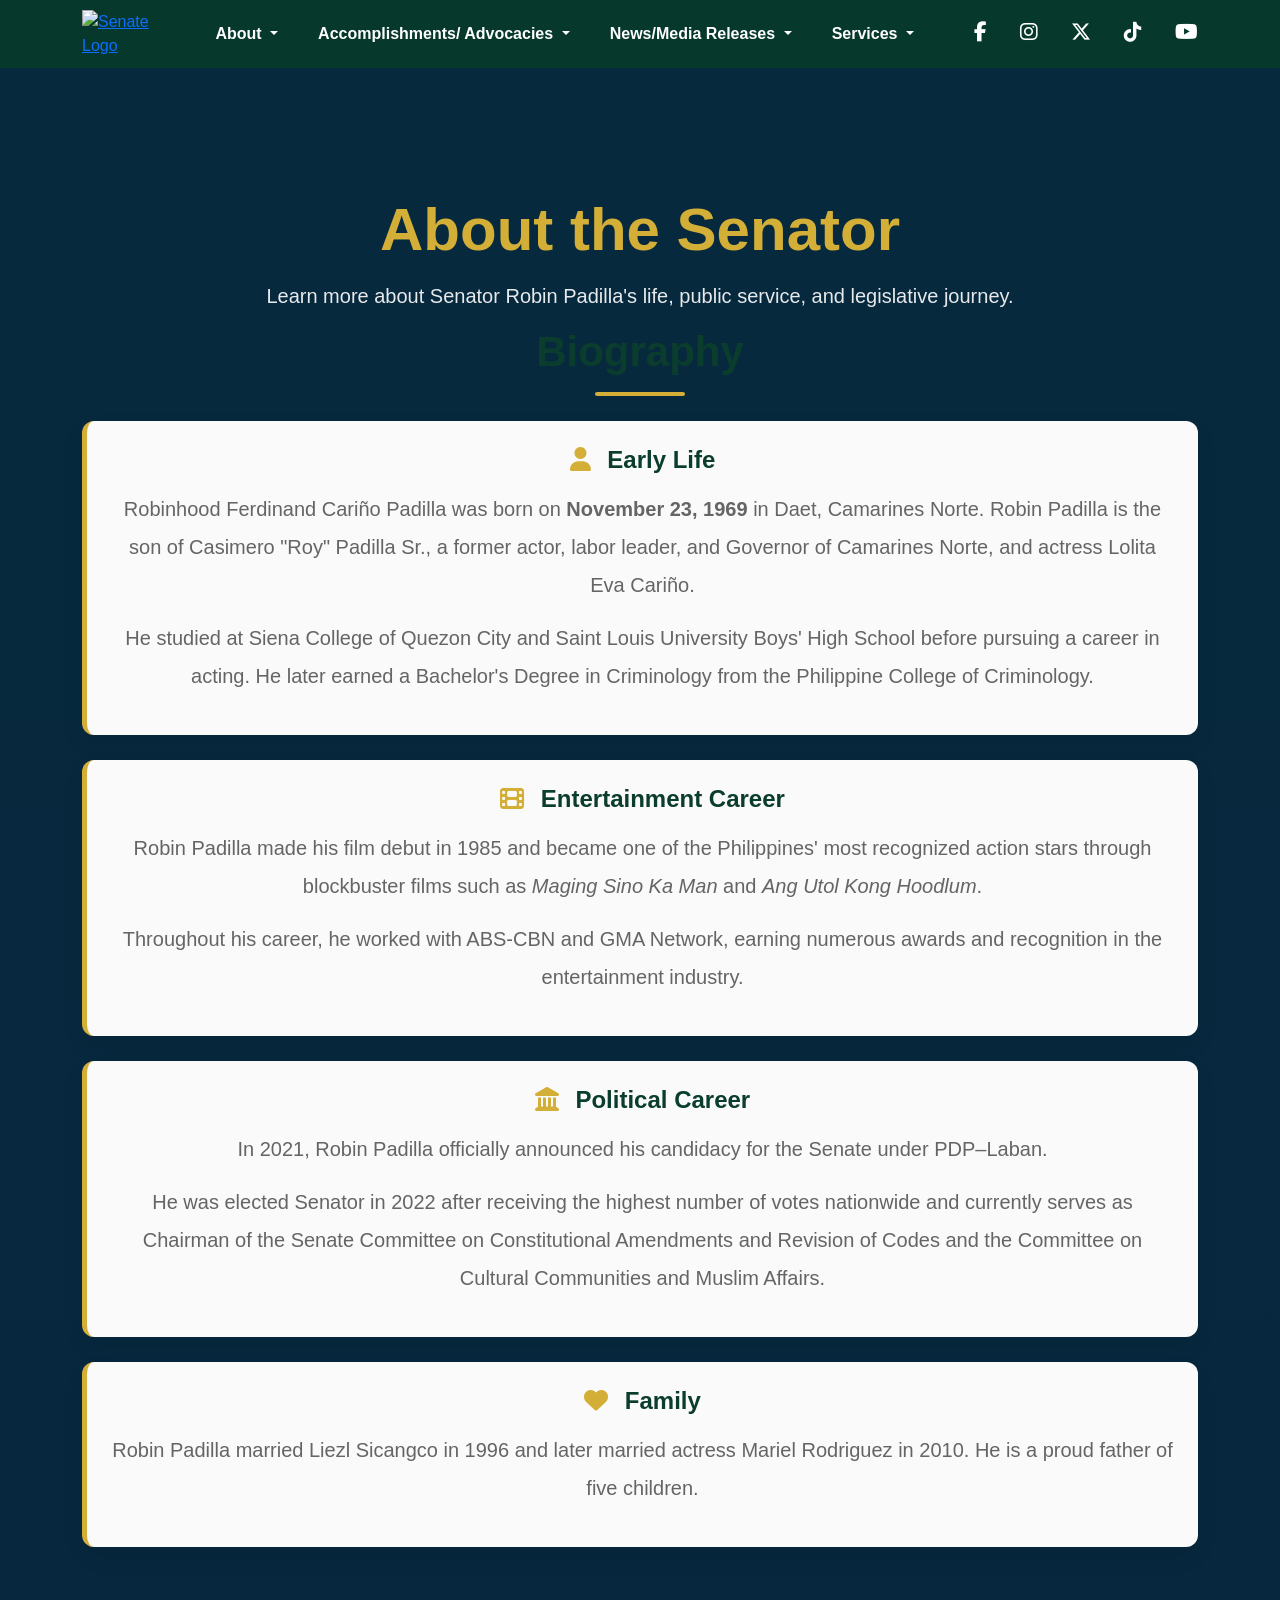
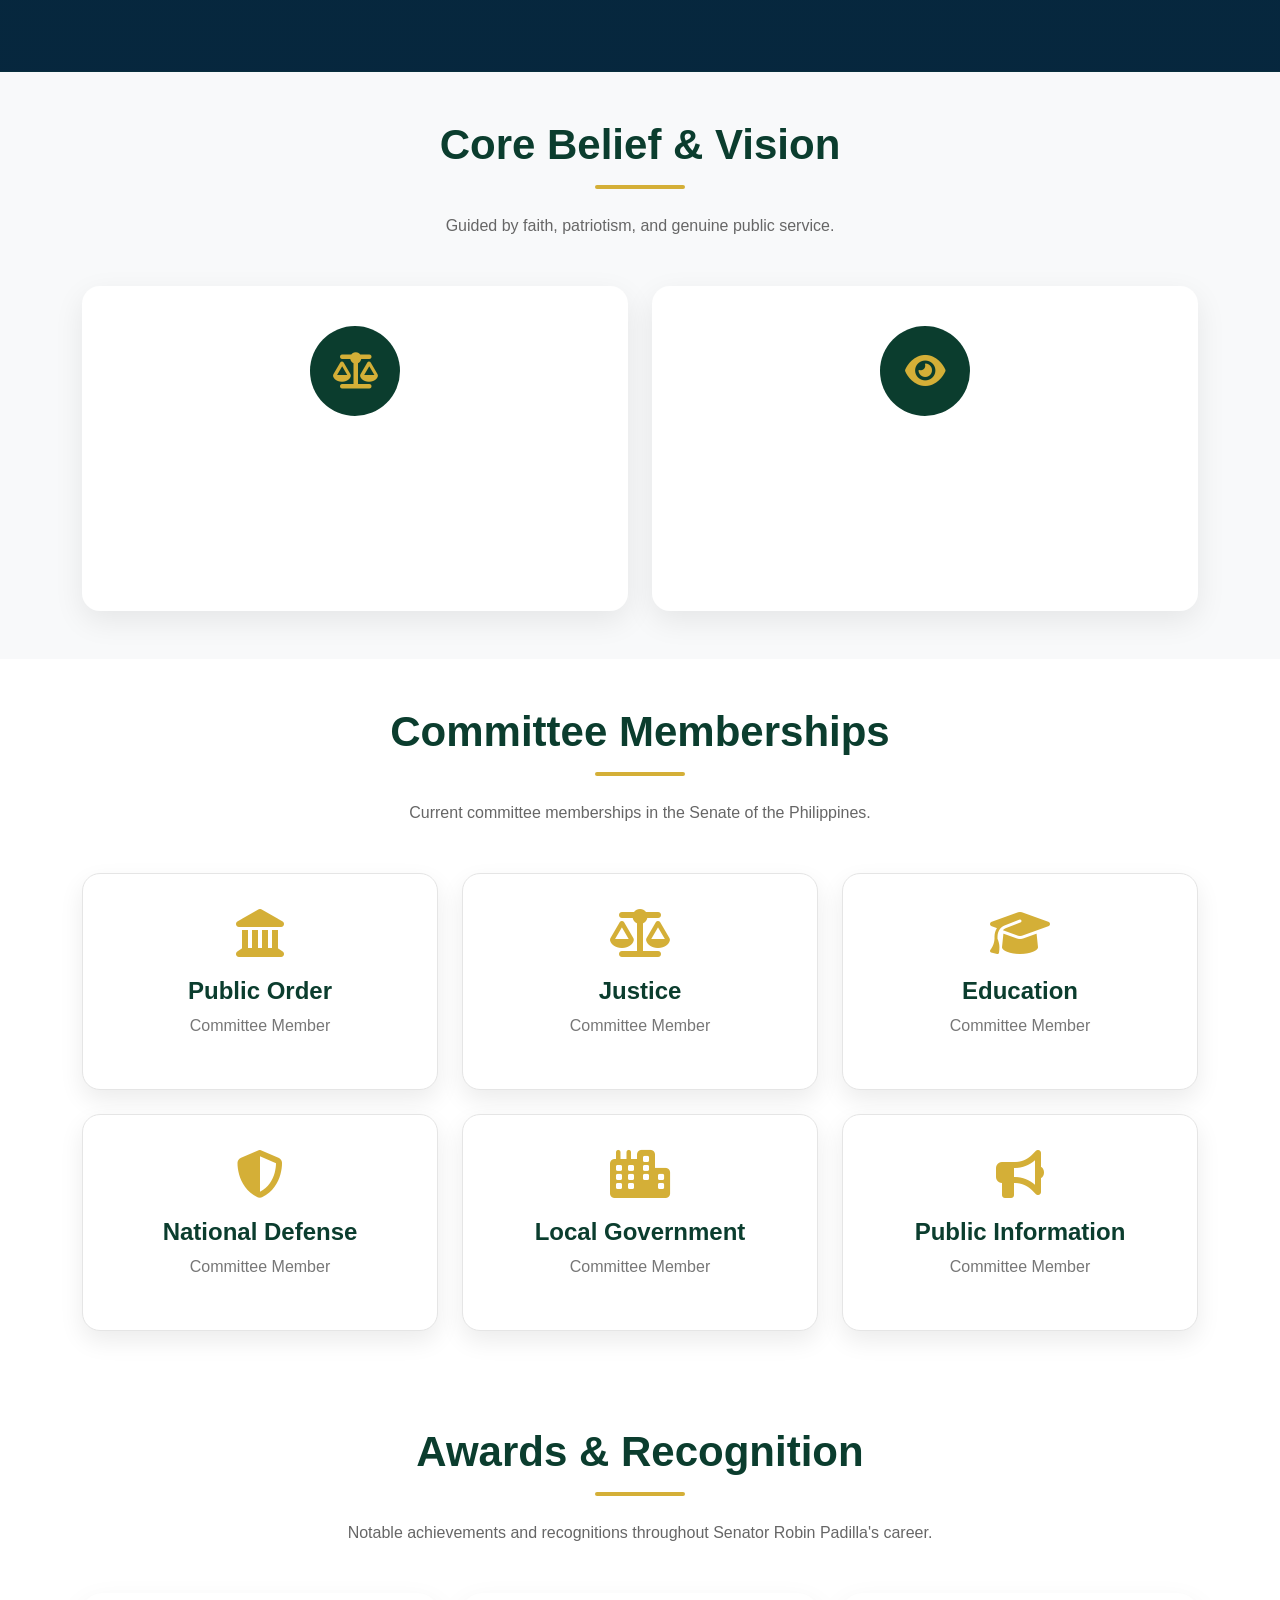
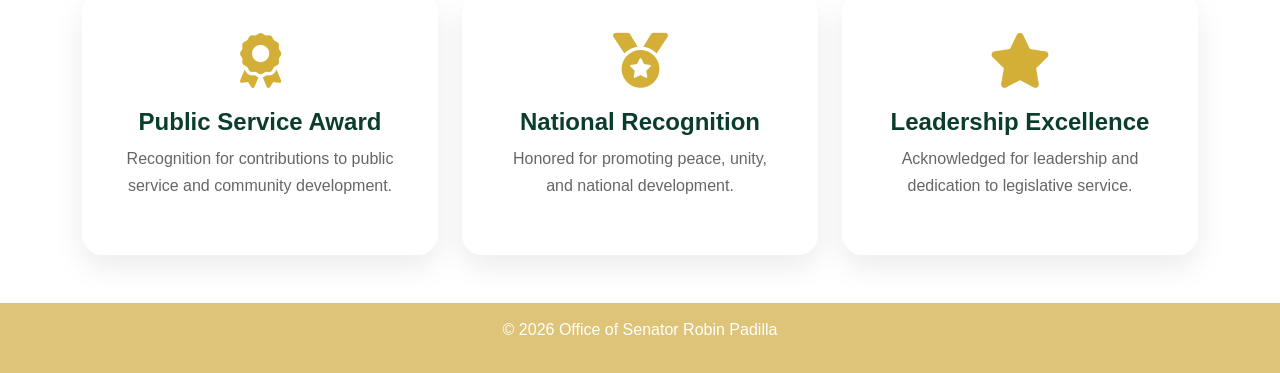
==== about.html @ 2e6483b9 "Add files via upload" ====
<!DOCTYPE html>
<html lang="en">
<head>

<meta charset="UTF-8">
<meta name="viewport" content="width=device-width, initial-scale=1.0">

<title>Office of Senator Robin Padilla</title>

<link href="https://cdn.jsdelivr.net/npm/bootstrap@5.3.3/dist/css/bootstrap.min.css" rel="stylesheet">

<link rel="stylesheet" href="https://cdnjs.cloudflare.com/ajax/libs/font-awesome/6.6.0/css/all.min.css">

<link href="https://fonts.googleapis.com/css2?family=League+Spartan:wght@400;500;600;700;800&display=swap" rel="stylesheet">

<link rel="stylesheet" href="https://cdn.jsdelivr.net/npm/swiper@11/swiper-bundle.min.css">

<link rel="stylesheet" href="https://unpkg.com/aos@2.3.4/dist/aos.css">

<link rel="stylesheet" href="style.css">

</head>
<script src="https://cdn.jsdelivr.net/npm/bootstrap@5.3.3/dist/js/bootstrap.bundle.min.js"></script>

<script src="https://unpkg.com/aos@2.3.4/dist/aos.js"></script>

<script src="https://cdn.jsdelivr.net/npm/swiper@11/swiper-bundle.min.js"></script>

<script>


</script>

<body>

AOS.init({
    duration:1000,
    once:true
});

<script src="https://cdn.jsdelivr.net/npm/swiper@11/swiper-bundle.min.js"></script>

<script>
const swiper = new Swiper(".videoSwiper", {
    loop: true,
    speed: 800,

    pagination: {
        el: ".video-pagination",
        clickable: true,
    },

    autoplay: { 
        delay: 5000,
        disableOnInteraction: false,
    },
});
</script>
    
<!-- ================= NAVBAR ================= -->

<nav class="navbar navbar-expand-lg navbar-dark fixed-top">

<div class="container">
<!-- Logo sa kanan -->
<a href="index.html" title="Home">
    <img src="images/senate-logo.png" alt="Senate Logo" class="right-logo">
</a>
<a class="navbar-brand" href="index.html">
</a>

<button class="navbar-toggler"
        data-bs-toggle="collapse"
        data-bs-target="#menu">

<span class="navbar-toggler-icon"></span>
<span class="news-badge">
    SENATE OF THE PHILIPPINES
</span>

</button>

<div class="collapse navbar-collapse" id="menu">

<ul class="navbar-nav ms-auto custom-menu">

    <li class="nav-item dropdown">
        <a class="nav-link dropdown-toggle menu-btn"
           href="#"
           role="button"
           data-bs-toggle="dropdown">
            About
        </a>

       <ul class="dropdown-menu custom-dropdown">

    <li>
        <a class="dropdown-item" href="about.html#srp">SRP: Sino si Robin Padilla?</a>
        
        </a>
    </li>

    <li>
       <a class="dropdown-item" href="about.html#biography">Biography</a>
    
    </li>

    <li>
        <a class="dropdown-item" href="about.html#vision">Core Belief & Vision</a>
        </a>
    </li>

    <li>
        <a class="dropdown-item" href="about.html#committee">Committee Memberships</a>
        </a>
    </li>

    <li>
        <a class="dropdown-item" href="about.html#awards">Awards</a>
        </a>
    </li>

    <li>
        <a class="dropdown-item" href="about.html#timeline">Career Timeline</a>
        </a>
    </li>

</ul>
    </li>

   <li class="nav-item dropdown">
    <a class="nav-link dropdown-toggle menu-btn"
       href="#"
       role="button"
       data-bs-toggle="dropdown"
       aria-expanded="false">
        Accomplishments/
        Advocacies
    </a>

<ul class="dropdown-menu">

<li>
<a class="dropdown-item" href="accomplishments.html#authored">Authored Bills</a>
</a>
</li>

<li>
<a class="dropdown-item" href="accomplishments.html#coauthored">Co-Authored Bills</a>
</a>
</li>

<li>
<a class="dropdown-item" href="accomplishments.html#laws">Bills Passed into Law</a>
</li>

<li>
<a class="dropdown-item" href="accomplishments.html#reports">Committee Reports</a>
</li>

<li>
<a class="dropdown-item" href="accomplishments.html#advocacies">Sectoral Advocacies</a>
</li>

</ul>
</li>

   <li class="nav-item dropdown">
    <a class="nav-link dropdown-toggle menu-btn"
       href="#"
       role="button"
       data-bs-toggle="dropdown"
       aria-expanded="false">
        News/Media Releases
    </a>

    <ul class="dropdown-menu">

        <li>
          <a class="dropdown-item" href="news.html#news">News</a>
        </li>

        <li>
          <a class="dropdown-item" href="news.html#press">Media Releases</a>
        </li>

        <li>
         <a class="dropdown-item" href="news.html#speeches">Speeches</a>
        </li>

        <li>
         <a class="dropdown-item" href="news.html#videos">Videos</a>
        </li>

        <li>
          <a class="dropdown-item" href="news.html#gallery">Photo Gallery</a>
        </li>

    </ul>
</li>

    <li class="nav-item dropdown">
        <a class="nav-link dropdown-toggle menu-btn"
           href="#"
           role="button"
           data-bs-toggle="dropdown">
            Services
        </a>

        <ul class="dropdown-menu">
            
             <li><a class="dropdown-item" href="services.html#medical">Medical Assistance</a></li>
            <li><a class="dropdown-item" href="services.html#education">Educational Assistance</a></li>
            <li><a class="dropdown-item" href="services.html#faq">Frequently Asked Questions</a></li>
            <li><a class="dropdown-item" href="services.html#forms">Downloadable Forms</a>
            </li>
        </ul>
    </li>

</ul>


<div class="social">

<a href="https://www.facebook.com/OfficeOfSenatorRobinPadilla" target="_blank">
    <i class="fab fa-facebook-f"></i>
</a>

<a href="https://www.instagram.com/your_username/" target="_blank">
    <i class="fab fa-instagram"></i>
</a>
<a href="https://x.com/" target="_blank">
    <i class="fab fa-x-twitter"></i>
</a>
<a href="https://www.tiktok.com/@senatorrobinpadilla" target="_blank">
    <i class="fab fa-tiktok"></i>
</a>

<a href="https://www.youtube.com/@OfficialSenatorRobinPadilla" target="_blank">
    <i class="fab fa-youtube"></i>
</a>

</a>

</div>

</div>

</div>
    
</div>

</nav>

<section class="page-banner">

    <div class="container">

        <h1>About the Senator</h1>

        <p>
            Learn more about Senator Robin Padilla's life,
            public service, and legislative journey.
        </p>

    </div>





<div class="container">

 <h2 class="section-title">
            Biography
        </h2>


        <div class="bio-card">

            <h4>
                <i class="fas fa-user"></i>
                Early Life
            </h4>

            <p>
                Robinhood Ferdinand Cariño Padilla was born on
            <strong>November 23, 1969</strong> in Daet,
            Camarines Norte.
                Robin Padilla is the son of Casimero "Roy" Padilla Sr.,
                a former actor, labor leader, and Governor of Camarines Norte,
                and actress Lolita Eva Cariño.
            </p>

            <p>
                He studied at Siena College of Quezon City and Saint Louis
                University Boys' High School before pursuing a career in acting.
                He later earned a Bachelor's Degree in Criminology from the
                Philippine College of Criminology.
            </p>

        </div>

        <div class="bio-card">

            <h4>
                <i class="fas fa-film"></i>
                Entertainment Career
            </h4>

            <p>
                Robin Padilla made his film debut in 1985 and became one of the
                Philippines' most recognized action stars through blockbuster
                films such as <em>Maging Sino Ka Man</em> and
                <em>Ang Utol Kong Hoodlum</em>.
            </p>

            <p>
                Throughout his career, he worked with ABS-CBN and GMA Network,
                earning numerous awards and recognition in the entertainment
                industry.
            </p>

        </div>

        <div class="bio-card">

            <h4>
                <i class="fas fa-landmark"></i>
                Political Career
            </h4>

            <p>
                In 2021, Robin Padilla officially announced his candidacy for
                the Senate under PDP–Laban.
            </p>

            <p>
                He was elected Senator in 2022 after receiving the highest
                number of votes nationwide and currently serves as Chairman
                of the Senate Committee on Constitutional Amendments and
                Revision of Codes and the Committee on Cultural Communities
                and Muslim Affairs.
            </p>

        </div>

        <div class="bio-card">

            <h4>
                <i class="fas fa-heart"></i>
                Family
            </h4>

            <p>
                Robin Padilla married Liezl Sicangco in 1996 and later married
                actress Mariel Rodriguez in 2010. He is a proud father of
                five children.
            </p>

        </div>

    </div>

</div>

</div>

</section>
<!-- ================= CORE BELIEF ================= -->

<section id="vision" class="vision-section py-5">

<div class="container">

<div class="text-center mb-5">

<h2 class="section-title">
Core Belief & Vision
</h2>

<p class="section-subtitle">
Guided by faith, patriotism, and genuine public service.
</p>

</div>

<div class="row g-4">

<div class="col-md-6">

<div class="vision-card">

<div class="vision-icon">
<i class="fas fa-scale-balanced"></i>
</div>

<h3>Core Belief</h3>

<p>
To uphold justice, strengthen national unity, preserve Filipino culture,
and ensure that every Filipino has equal opportunities through effective legislation.
</p>

</div>

</div>

<div class="col-md-6">

<div class="vision-card">

<div class="vision-icon">
<i class="fas fa-eye"></i>
</div>

<h3>Vision</h3>

<p>
To build a peaceful, progressive, and inclusive Philippines where every citizen
can live with dignity, security, and hope for future generations.
</p>

</div>

</div>

</div>

</section>
<!-- ================= COMMITTEE MEMBERSHIPS ================= -->

<section id="committee" class="committee-section py-5">

<div class="container">

<div class="text-center mb-5">

<h2 class="section-title">
Committee Memberships
</h2>

<p class="section-subtitle">
Current committee memberships in the Senate of the Philippines.
</p>

</div>

<div class="row g-4">

<div class="col-md-4">
<div class="committee-card">
<i class="fas fa-landmark"></i>
<h4>Public Order</h4>
<p>Committee Member</p>
</div>
</div>

<div class="col-md-4">
<div class="committee-card">
<i class="fas fa-scale-balanced"></i>
<h4>Justice</h4>
<p>Committee Member</p>
</div>
</div>

<div class="col-md-4">
<div class="committee-card">
<i class="fas fa-graduation-cap"></i>
<h4>Education</h4>
<p>Committee Member</p>
</div>
</div>

<div class="col-md-4">
<div class="committee-card">
<i class="fas fa-shield-halved"></i>
<h4>National Defense</h4>
<p>Committee Member</p>
</div>
</div>

<div class="col-md-4">
<div class="committee-card">
<i class="fas fa-city"></i>
<h4>Local Government</h4>
<p>Committee Member</p>
</div>
</div>

<div class="col-md-4">
<div class="committee-card">
<i class="fas fa-bullhorn"></i>
<h4>Public Information</h4>
<p>Committee Member</p>
</div>
</div>

</div>

</div>

</section>
<!-- ================= AWARDS ================= -->

<section id="awards" class="awards-section py-5">

<div class="container">

<div class="text-center mb-5">

<h2 class="section-title">
Awards & Recognition
</h2>

<p class="section-subtitle">
Notable achievements and recognitions throughout Senator Robin Padilla's career.
</p>

</div>

<div class="row g-4">

<div class="col-lg-4 col-md-6">
<div class="award-card">
<i class="fas fa-award"></i>
<h4>Public Service Award</h4>
<p>Recognition for contributions to public service and community development.</p>
</div>
</div>

<div class="col-lg-4 col-md-6">
<div class="award-card">
<i class="fas fa-medal"></i>
<h4>National Recognition</h4>
<p>Honored for promoting peace, unity, and national development.</p>
</div>
</div>

<div class="col-lg-4 col-md-6">
<div class="award-card">
<i class="fas fa-star"></i>
<h4>Leadership Excellence</h4>
<p>Acknowledged for leadership and dedication to legislative service.</p>
</div>
</div>

</div>

</div>

</section>
</section>
<!-- ================= FOOTER ================= -->


<footer class="footer">

<div class="container">

<p>

© 2026 Office of Senator Robin Padilla

</p>

<p>

</p>

</div>

</footer>

<script src="https://cdn.jsdelivr.net/npm/bootstrap@5.3.3/dist/js/bootstrap.bundle.min.js"></script>

<script>
document.addEventListener("DOMContentLoaded", function () {

    const counters = document.querySelectorAll(".counter");

    counters.forEach(counter => {

        const target = +counter.getAttribute("data-target");
        let count = 0;

        const updateCounter = () => {

            const increment = Math.ceil(target / 100);

            if (count < target) {

                count += increment;

                if (count > target) count = target;

                counter.innerText = count;

                requestAnimationFrame(updateCounter);

            }

        };

        updateCounter();

    });

});
const videoSwiper = new Swiper(".videoSwiper", {

    loop: true,

    allowTouchMove: false, // <-- idagdag ito

    navigation: {
        nextEl: ".swiper-button-next",
        prevEl: ".swiper-button-prev",
    },

    pagination: {
        el: ".swiper-pagination",
        clickable: true,
    }

});
const mainVideo=document.getElementById("mainVideo");

const items=document.querySelectorAll(".playlist-item");

items.forEach(item=>{

item.addEventListener("click",()=>{

items.forEach(i=>i.classList.remove("active"));

item.classList.add("active");

const id=item.dataset.video;

mainVideo.src="https://www.youtube.com/embed/"+id;

});

});
document.addEventListener("DOMContentLoaded", () => {

    const counters = document.querySelectorAll(".counter");

    const speed = 2000;

    const observer = new IntersectionObserver((entries) => {

        entries.forEach(entry => {

            if (!entry.isIntersecting) return;

            const counter = entry.target;
            const target = +counter.dataset.target;

            let start = 0;
            const startTime = performance.now();

            function animate(currentTime){

                const progress = Math.min((currentTime - startTime) / speed, 1);

                // Ease Out Animation
                const ease = 1 - Math.pow(1 - progress, 4);

                const value = Math.floor(ease * target);

                counter.textContent = value.toLocaleString();

                if(progress < 1){
                    requestAnimationFrame(animate);
                }else{
                    counter.textContent = target.toLocaleString();
                }

            }

            requestAnimationFrame(animate);

            observer.unobserve(counter);

        });

    },{threshold:.5});

    counters.forEach(counter=>observer.observe(counter));

});
</script>



</body>
</html>
---- style.css ----
/* ===============================
    GLOBAL
    =================================*/

    *{
        margin:0;
        padding:0;
        box-sizing:border-box;
        font-family:'Poppins',sans-serif;
    }

    html{
        scroll-behavior:smooth;
    }

    body{
        background:#0b4f3c;
        color:#fff;
    }

    /* ===============================
    NAVBAR
    =================================*/

    .navbar{
        background:#06382c;
        padding:10px 0;
    }

    .logo{
        color:#d8b55b !important;
        font-size:32px;
        font-weight:800;
    }

    .nav-link{
        color:#fff !important;
        font-weight:500;
        margin:0 12px;
    }

    .nav-link:hover{
        color:#d8b55b !important;
    }

    /* Dropdown Animation */
    .dropdown-menu{
        display:block;
        opacity:0;
        visibility:hidden;
        transform:translateY(20px);
        transition:all .35s ease;
        margin-top:12px;
        border:none;
        min-width:260px;
        background:#fff;
        border-radius:15px;
        box-shadow:0 15px 40px rgba(0,0,0,.15);
    }

    /* Show Dropdown */
    .dropdown:hover>.dropdown-menu,
    .dropdown-menu.show{
        opacity:1;
        visibility:visible;
        transform:translateY(0);
    }

    /* Dropdown Items */
    .dropdown-item{
        position:relative;
        overflow:hidden;
    }

    .dropdown-item::before{
        content:"";
        position:absolute;
        left:0;
        top:0;
        width:4px;
        height:100%;
        background:#d8b55b;
        transform:scaleY(0);
        transition:.3s;
    }

    .dropdown-item:hover::before{
        transform:scaleY(1);
    }

    /* Remove Bootstrap Arrow Animation */
    .dropdown-toggle::after{
        transition:.3s;
    }

    /* Rotate Arrow */
    .dropdown.show .dropdown-toggle::after,
    .dropdown:hover .dropdown-toggle::after{
        transform:rotate(180deg);
    }

    /* Navbar Button */
    .menu-btn{
        position:relative;
        font-weight:600;
        transition:.3s;
    }

    .menu-btn::after{
        transition:.3s;
    }

    .menu-btn:hover{
        color:#0d6efd;
    }

    .social{
        margin-left:25px;
    }

    .social i{
        color:white;
        margin-left:15px;
        font-size:20px;
        cursor:pointer;
    }

    .social i:hover{
        color:#d8b55b;
    }

    /* ===============================
    HERO
    =================================*/

    .hero{
        min-height:100vh;
        display:flex;
        align-items:center;
        position:relative;
        overflow:hidden;

        background:#0b4f3c;
    }

    .hero::before{
        content:"";
        position:absolute;
        inset:0;

        background:url("images/TR1.jpg") center center no-repeat;
        background-size:cover;

        opacity:.12;   /* 0.05 - 0.20 depende sa gusto mo */
        z-index:0;
    }

    .hero > *{
        position:relative;
        z-index:1;
    }

    .hero-img{
        animation: heroZoom 2s ease;
        transition:0.5s;
    }

    .hero-img:hover{
        transform:scale(1.03);
    }

    @keyframes heroZoom{
        from{
            opacity:0;
            transform:scale(1.12);
        }
        to{
            opacity:1;
            transform:scale(1);
        }
    }

    .hero-text h1{
        font-size: 88px;      /* dating 90px */
        font-weight: 500;     /* manipis */
        line-height: 78px;
        margin-bottom: 20px;
        font-family: "Poppins", sans-serif;
    }

    .gold{
        color: #d8b55b;
        font-size: 110px;      /* dating 110px */
        font-weight: 600;
    }

    .gold{

    color:#d8b55b;

    font-size:110px;

    }

    .hero-text p{

    font-size:22px;

    line-height:40px;

    max-width:650px;

    margin-bottom:35px;

    }
    .hero-text{
        opacity:0;
        animation:slideRight 1.2s forwards;
        animation-delay:.8s;
    }

    @keyframes slideRight{
        from{
            opacity:0;
            transform:translateX(80px);
        }
        to{
            opacity:1;
            transform:translateX(0);
        }
    }
    /* ===============================
    BUTTON
    =================================*/

    .learn-btn{

    display:inline-flex;

    align-items:center;

    gap:8px;

    padding:6px 12px;

    border:2px solid #d8b55b;

    border-radius:30px;

    text-decoration:none;

    color:#d8b55b;
    font-size: 12px;
    font-weight:300;

    transition:.3s;

    }

    .learn-btn:hover{

    background:#d8b55b;

    color:#06382c;

    }

    .play{

    width:28px;

    height:28px;

    background:#d8b55b;

    color:#06382c;

    display:flex;

    align-items:center;

    justify-content:center;

    border-radius:50%;

    font-size:12px;

    }

    /* ===============================
    SERVICES
    =================================*/

    .services{

    background:#fff;

    padding:100px 0;

    color:#222;

    }

    .services h2{

    text-align:center;

    font-size:40px;

    margin-bottom:60px;

    font-weight:700;

    }

    .service-box{

    background:white;

    border-radius:20px;

    padding:40px;

    text-align:center;

    box-shadow:0 15px 30px rgba(0,0,0,.1);

    transition:.3s;

    height:100%;

    }

    .service-box:hover{

    transform:translateY(-10px);

    }

    .service-box i{

    font-size:50px;

    color:#0b4f3c;

    margin-bottom:20px;

    }

    .service-box h4{

    font-size:20px;

    font-weight:600;

    }

    /* ===============================
    FOOTER
    =================================*/

    footer{

    background:#06382c;

    padding:25px;

    text-align:center;

    color:white;

    }

    /* ===============================
    MOBILE
    =================================*/

    @media(max-width:991px){

    .hero{

    padding-top:120px;

    text-align:center;

    }

    .hero-text h1{

    font-size:60px;

    line-height:60px;

    }

    .gold{

    font-size:70px;

    }

    .hero-image img{

    width:350px;

    margin-bottom:40px;

    }

    .hero-text p{

    font-size:18px;

    line-height:30px;

    }

    .social{

    display:none;

    }

    }/* ===============================
    NEWS
    =================================*/

    .news{
        background:#f4f4f4;
        padding:100px 0;
    }

    .news h2{
        text-align:center;
        font-size:42px;
        color:#06382c;
        margin-bottom:50px;
        font-weight:700;
    }

    .news-card{

    border-radius:20px;

    overflow:hidden;

    background:white;

    box-shadow:0 15px 40px rgba(0,0,0,.12);

    transition:.4s;

    height:100%;

    }

    .news-card:hover{

    transform:translateY(-10px);

    }

    .news-card img{

    height:220px;

    width:100%;

    object-fit:cover;

    }

    .news-content{

    padding:25px;

    }

    .news-content small{

    color:#888;

    }

    .news-content h4{

    margin-top:10px;

    font-weight:700;

    color:#0B5D3B;

    }
    /* ===== HERO BANNER ===== */

    .hero-banner{
        display: flex;
        justify-content: center;
        align-items: center;
        padding:0;
    }

    .hero-banner{
        width:150%;
        display:flex;
        justify-content:center;
        align-items:center;
    }
    .hero{
        overflow: hidden;
    }
    .hero-banner img{
        width:95%;
        max-width:1500px;
        animation:floatHero 5s ease-in-out infinite;
    }

    @keyframes floatHero{
        0%,100%{
            transform:translateY(0);
        }
        50%{
            transform:translateY(-12px);
        }
    }
    .hero-banner img{
        animation:heroEntrance 1.2s ease-out;
    }

    @keyframes heroEntrance{
        from{
            opacity:0;
            transform:scale(.92) translateY(30px);
        }
        to{
            opacity:1;
            transform:scale(1) translateY(0);
        }
    }
    .hero-banner img{
        filter:drop-shadow(0 15px 35px rgba(0,0,0,.25));
    }
    .hero-banner{
        margin-top: 80px;   /* palakihin o liitan ang value */
    }margin-top: 50px;
    margin-top: 80px;
    margin-top: 100px;
    margin-top: 120px;
    .top-right-logo{
        position: absolute;
        top: 10px;
        right: 20px;
    }

    .top-right-logo img{
        width: 70px;
        height: auto;
    }.social{
        display:flex;
        align-items:center;
        gap:18px;
    }

    .right-logo{
        width:150px;
        height:auto;
        transition:0.3s ease;
    }

    .right-logo:hover{
            transform:scale(1.08);
        }
    }.news-image{
        width:100%;
        max-width:2000px;
        display:block;
        margin: 50px auto;
        border-radius: 20px;
        box-shadow:0 8px 20px rgba(0,0,0,.2);
        transition:0.4s;
    }

    .news-image:hover{
        transform:scale(1.03);
    }/* ===== NEWS PAGE ===== */

    .news-banner img{

    width:100%;

    height:450px;

    object-fit:cover;

    }

    .news-title{

    font-size:42px;

    font-weight:bold;

    margin-bottom:20px;

    }

    .news-date{

    font-size:18px;

    color:#777;

    margin-bottom:30px;

    }

    .gallery{

    width:100%;

    height:250px;

    object-fit:cover;

    border-radius:15px;

    transition:.4s;

    cursor:pointer;

    margin-bottom:20px;

    }

    .gallery:hover{

    transform:scale(1.05);

    box-shadow:0 15px 35px rgba(0,0,0,.25);

    }/* NEWS HERO */

    .hero-news{

    position:relative;

    }

    .hero-news img{

    width:100%;

    height:500px;

    object-fit:cover;

    }

    .hero-overlay{

    position:absolute;

    top:0;

    left:0;

    width:100%;

    height:100%;

    background:rgba(0,0,0,.45);

    display:flex;

    flex-direction:column;

    justify-content:center;

    align-items:center;

    color:#fff;

    }

    .hero-overlay h1{

    font-size:50px;

    font-weight:bold;

    text-align:center;

    }

    .hero-overlay p{

    font-size:22px;

    }

    /* Gallery */

    .gallery{

    width:100%;

    height:250px;

    object-fit:cover;

    border-radius:15px;

    transition:.4s;

    cursor:pointer;

    }

    .gallery:hover{

    transform:scale(1.05);

    box-shadow:0 15px 35px rgba(0,0,0,.25);

    }/* PHOTO GALLERY */

    .gallery{
        width:100%;
        height:250px;
        object-fit:cover;
        border-radius:15px;
        transition:all .5s ease;
        cursor:pointer;
        box-shadow:0 5px 15px rgba(0,0,0,.2);
    }

    .gallery:hover{
        transform:scale(1.08);
        box-shadow:0 20px 40px rgba(0,0,0,.4);
    }
    .hero-title{
        opacity:0;
        transform:translateX(-100px);
        animation:slideLeft 1.4s ease forwards;
    }.hero-title{
        font-family: "League Spartan", sans-serif;
        font-size: 88px;
        font-weight: 700;
        line-height: .95;
        letter-spacing: -2px;
        color: #fff;
    }

    .hero-title .gold{
        color: #DEC478;
        font-size: inherit;
        font-weight: 700;
    }   

    @keyframes slideLeft{

        from{
            opacity:0;
            transform:translateX(-100px);
        }

        to{
            opacity:1;
            transform:translateX(0);
        }

    }
    #latest-news{
        padding-top: 0;
        margin-top: 0;
    }

    .news-badge{

        display:inline-block;

        background:#C8A23A;

        color:#fff;

        padding:6px 16px;

        border-radius:30px;

        font-size:12px;

        font-weight:700;

        letter-spacing:1px;

        margin-bottom:15px;

    }
    .news-image{
        width: 100%;
        display: block;
        margin: 0;
        border-radius: 0; /* optional kung gusto hanggang gilid */
    }.container-fluid{
        padding-left: 0 !important;
        padding-right: 0 !important;
    }

    /* Section */
    #latest-news{
    position:relative;
    background:#ffffff;
    padding:60px 0;
    overflow:hidden;
}

/* Para nasa ibabaw ang content */
#latest-news .container{
    position:relative;
    z-index:2;
}

/* Large Diamond - Top Left */
#latest-news::before{
    content:"";
    position:absolute;

    width:420px;
    height:420px;

    background:rgba(11,93,67,.08);

    transform:rotate(45deg);

    top:-180px;
    left:-180px;

    border-radius:35px;
}

/* Large Diamond - Bottom Right */
#latest-news::after{
    content:"";
    position:absolute;

    width:500px;
    height:500px;

    background:rgba(25,135,84,.07);

    transform:rotate(45deg);

    bottom:-220px;
    right:-220px;

    border-radius:40px;
}

    /* News Card */
    .news-card{
        max-width:400px;
        margin:auto;

        background:#fff;

        border-radius:18px;

        overflow:hidden;

        box-shadow:0 10px 30px rgba(0,0,0,.10);

        transition:.45s ease;

        border-top:5px solid #C8A23A; /* Gold */

        height:100%;
    }

    .news-card:hover{

        transform:translateY(-10px);

        box-shadow:0 20px 45px rgba(0,0,0,.18);

    }

    /* Image */
    .news-card img{

        width:100%;
        height:220px;   /* Liit nang kaunti */

        object-fit:cover;

        transition:.5s;
    }

    .news-card:hover img{

        transform:scale(1.08);

    }

    /* Content */

    .news-content{

        padding:25px;

    }

    .news-content h4{

        font-size:20px;

        font-weight:800;

        text-transform:uppercase;

        color:#114B36;

    }

    .news-content p{

        color:#666;

        line-height:1.8;

        font-size:15px;

    }

    /* Button */

    .news-content .btn{

        border-radius:50px;

        padding:10px 24px;

        font-weight:600;

        transition:.4s;

        background:#C8A23A;

        border:none;

    }

    .news-content .btn:hover{

        background:#C8A23A;

        color:#fff;

        transform:translateX(6px);

    }

    @keyframes zoomIn{
        from{
            opacity:0;
            transform:scale(.95);
        }
        to{
            opacity:1;
            transform:scale(1);
        }
    }.slider-container{
        width:100%;
        overflow:hidden;
        position:relative;
        padding:35px 0;
        background:#0b5d43;
    }.slider-container{
        margin-top:-5px;      /* pwede mong gawing -10px o -15px */
        padding-top:0;
    }

    /* Fade sa gilid */
    .slider-container::before,
    .slider-container::after{
        content:"";
        position:absolute;
        top:0;
        width:120px;
        height:100%;
        z-index:20;
        pointer-events:none;
    }

    .slider-container::before{
        left:0;
        background:linear-gradient(to right,#0b5d43,transparent);
    }

    .slider-container::after{
        right:0;
        background:linear-gradient(to left,#0b5d43,transparent);
    }

    /* Animation */
    .slider-track{
        display:flex;
        align-items:center;
        width:max-content;
        animation:slideMove 65s linear infinite;
    }

    .slider-container:hover .slider-track{
        animation-play-state:paused;
    }

    /* Diagonal Panels */
    .panel{

        width:300px;
        height:340px;

        overflow:hidden;
        position:relative;
        flex-shrink:0;

        margin-left:-55px;

        clip-path:polygon(
            12% 0,
            100% 0,
            88% 100%,
            0 100%
        );

        border:3px solid #D4AF37;   /* Gold */
        box-shadow:0 10px 30px rgba(0,0,0,.25);

        transition:.4s;
    }

    .panel:first-child{
        margin-left:0;
    }

    /* White diagonal divider */
    .panel::after{

        content:"";

        position:absolute;

        top:0;
        right:-2px;

        width:6px;
        height:100%;

        background:white;

        transform:skewX(-18deg);

        z-index:5;

    }

    .panel img{

        width:100%;
        height:100%;

        object-fit:cover;

        transition:.6s;

    }

    .panel:hover{

        transform:scale(1.05);

        border-color:#FFD700;

        box-shadow:
            0 20px 45px rgba(0,0,0,.35),
            0 0 20px rgba(212,175,55,.4);

        z-index:10;

    }

    .panel:hover img{

        transform:scale(1.08);

    }

    @keyframes slideMove{

        from{
            transform:translateX(0);
        }

        to{
            transform:translateX(-50%);
        }

    }

    .videoSwiper .swiper-pagination{
        position: absolute;
        top: -30px;
        bottom: auto;
        width: 100%;
    }
    .videoSwiper{
        position: relative;
        max-width:620px;
        margin-left:-40px;
    }
    
    .videoSwiper{
            width:100%;
            height:520px;
            overflow:hidden;
        }


    .videoSwiper .swiper-slide{
        display:flex;
        justify-content:center;
        align-items:center;
    }

    .videoSwiper iframe{
        width:100%;
        height:430px;
        border-radius:15px;
    }

    .video-pagination{
        text-align:center;
        margin-bottom:20px;
    }

    .video-pagination .swiper-pagination-bullet{
        width:14px;
        height:14px;
        background:white;
        opacity:.5;
        margin:0 6px;
    }

    .video-pagination .swiper-pagination-bullet-active{
        background:#D4AF37;
        opacity:1;
        transform:scale(1.3);
    }

    .video-list{
        display:flex;
        flex-direction:column;
        gap:15px;
        margin-top:20px;
        
    }

    .video-item{
        background:#ffffff10;
        color:#fff;
        padding:15px;
        border-radius:10px;
        cursor:pointer;
        transition:.3s;
    }

    .video-item:hover{
        background:#D4AF37;
        color:#000;
    }

    .swiper-button-next,
    .swiper-button-prev{

        color:#D8B55B;

    }

    .swiper-pagination{
        position:relative;
        margin-top:20px;
        text-align:center;
    }

    .swiper-pagination-bullet{
        width:12px;
        height:12px;
        background:#ffffff;
        opacity:.5;
    }

    .swiper-pagination-bullet-active{
        width:28px;
        border-radius:20px;
        background:#d4af37;
        opacity:1;
    }
    /* ===== Glass Transparent Dropdown ===== */

    .navbar .dropdown-menu{

        background:rgba(6,56,44,.88); /* transparent dark green */

        backdrop-filter:blur(18px);
        -webkit-backdrop-filter:blur(18px);

        border:1px solid rgba(212,181,91,.25);

        border-radius:18px;

        padding:10px;

        min-width:300px;

        box-shadow:0 15px 40px rgba(0,0,0,.35);

        margin-top:12px;

        animation:dropdownFade .35s ease;

    }

    /* Menu Items */

    .navbar .dropdown-item{

        color:#fff;

        font-size:16px;

        font-weight:500;

        padding:12px 18px;

        border-radius:10px;

        transition:.3s;

    }

    /* Hover */

    .navbar .dropdown-item:hover{

        background:rgba(212,181,91,.18);

        color:#D8B55B;

        padding-left:28px;

    }

    /* Active */

    .navbar .dropdown-item:active{

        background:#D8B55B;

        color:#06382c;

    }

    /* Fade Animation */

    @keyframes dropdownFade{

        from{
            opacity:0;
            transform:translateY(12px);
        }

        to{
            opacity:1;
            transform:translateY(0);
        }

    }.dropdown-item:not(:last-child){
        border-bottom:1px solid rgba(255,255,255,.08);
    }.word{
        display:inline-block;
        opacity:0;
    }

    /* Padilla - unang lalabas */
    .padilla{
        animation:fadeUp .8s ease forwards;
        animation-delay:0.2s;
    }

    /* Robin - pangalawa */
    .robin{
        animation:fadeUp .8s ease forwards;
        animation-delay:0.8s;
    }

    /* Sino si - huli */
    .sino{
        animation:fadeUp .8s ease forwards;
        animation-delay:1.4s;
    }

    @keyframes fadeUp{
        from{
            opacity:0;
            transform:translateY(40px);
        }
        to{
            opacity:1;
            transform:translateY(0);
        }
    }
    /* ABOUT PAGE */

    /* ABOUT HERO */

    .page-hero{
        background:
        linear-gradient(rgba(0,0,0,.55),rgba(0,0,0,.55)),
        url("images/hero-bg.jpg") center/cover;

        padding:170px 20px 90px;
        color:#fff;
        text-align:center;
    }

    .page-hero h1{
        font-size:52px;
        font-weight:800;
        margin-bottom:15px;
    }

    .page-hero p{
        font-size:20px;
        max-width:700px;
        margin:auto;
    }

    /* ABOUT SECTION */

    .about-page{
        padding:80px 0;
    }

    .about-page:nth-child(even){
        background:#f8f9fa;
    }

    .about-page h2{
        color:#006837;
        font-weight:700;
        margin-bottom:25px;
    }

    .about-page p{
        line-height:1.9;
        text-align:justify;
    }
    .content-section{

    position:relative;

    overflow:hidden;

    }

    .content-section::before{

    content:"";

    position:absolute;

    inset:0;

    background:url(images/senate-pattern.png) center no-repeat;

    background-size:420px;

    opacity:.04;

    pointer-events:none;

    }

    .section-title{

    font-size:42px;

    font-weight:700;

    color:#0B5D3B;

    }
    .section-title::after{

    content:"";

    display:block;

    width:90px;

    height:4px;

    background:#D4AF37;

    margin:15px auto;

    border-radius:20px;

    }
    .section-subtitle{

    color:#D4AF37;

    margin-bottom:40px;

    }
    .records-subtitle{
        color:#d4af37;
        text-shadow:0 1px 3px rgba(0,0,0,.25);
        font-size:18px;
        font-weight:500;
        letter-spacing:.8px;
    }
    .records-section{
        padding: 35px 0;
        background:linear-gradient(135deg,#0c5b36,#234736);
        color:#fff;
        position:relative;
        overflow:hidden;
    }

    .records-section h2{
        margin-bottom:25px;
        font-size:42px;
        font-weight:700;
        color:#DEC478;
    }

    .records-section p{
        color:#ddd;
        
    }

    .record-card{
        cursor:pointer;

        position:relative;

        overflow:hidden;
        background:rgba(245, 244, 244, 0.08);
        border:1px solid rgba(250, 248, 248, 0.15);
        backdrop-filter:blur(12px);
        border-radius:20px;
        padding:22px 18px;
        transition:.35s;
        height:100%;

    }
    .record-card::before{
        content: "";

        position: absolute;
        inset: 0;


        opacity: .08;

        filter: brightness(0) invert(1);

        pointer-events: none;
    }
    .record-card::after{

        content:"";

        position:absolute;

        top:-100%;

        left:-100%;

        width:100%;

        height:100%;

        background:linear-gradient(
            120deg,
            transparent,
            rgba(255,255,255,.18),
            transparent
        );

        transform:rotate(25deg);

        transition:.8s;

    }

    .record-card:hover::after{

        top:100%;

        left:100%;

    }

    .record-card:hover{

        transform:translateY(-12px) scale(1.03);

    }
    .record-card{
    background: #fff;
    border-radius: 15px;
    padding: 35px 20px;
    box-shadow: 0 10px 30px rgba(0,0,0,.08);
    transition: .3s;
}

.record-card:hover{
    transform: translateY(-8px);
    box-shadow: 0 15px 40px rgba(0,0,0,.12);
}

    .record-card i{
        font-size:36px;
        color:#D4AF37;
        margin-bottom:20px;
    }

    .counter{

        color:#D4AF37;

        text-shadow:

        0 0 5px rgba(212,175,55,.25),

        0 0 15px rgba(212,175,55,.2);

    }

    .record-card:hover .record-icon{

        animation:bounce .8s;

    }

    @keyframes bounce{

    0%{

    transform:scale(1);

    }

    40%{

    transform:scale(1.18);

    }

    70%{

    transform:scale(.95);

    }

    100%{

    transform:scale(1);

    }

    }

    .record-card h5{
    margin-top:15px;
    font-weight:600;
    color:#0B5D3B;
}
/*LAtest News Section*/
    .latest-videos{
        position:relative;

    background:#fff;

    overflow:hidden;

}
/* Lahat ng content nasa ibabaw */
.latest-videos .container{
    position:relative;
    z-index:2;
}

/* Diamond 1 */
.latest-videos::before{
    content:"";

    position:absolute;

    inset:0;

    background:url(images/latest-news-pattern.svg);

    background-size:cover;

    background-repeat:no-repeat;

    z-index:0;

}


/* Diamond 2 */
.latest-videos::after{
    content:"";
    position:absolute;
    width:520px;
    height:520px;
    background:rgba(1, 134, 92, 0.04);

    transform:rotate(45deg);

    bottom:-250px;
    right:-180px;

    border-radius:30px;
}
    .video-wrapper{
        width:60%;
        margin:auto;
    }

    .videoSwiper{
        border-radius:18px;
        overflow:hidden;
    }

    .videoSwiper iframe{
        width:100%;
        height:340px;
        border-radius:15px;
    }

    /* Arrows */
    .swiper-button-next,
    .swiper-button-prev{
        color:#D4AF37;
        background:rgba(0,0,0,.45);
        width:50px;
        height:50px;
        border-radius:50%;
    }

    .swiper-button-next::after,
    .swiper-button-prev::after{
        font-size:20px;
        font-weight:bold;
    }

    /* Dots */
    .swiper-pagination{
        bottom:10px !important;
    }

    .swiper-pagination-bullet{
        width:12px;
        height:12px;
        background:#fff;
        opacity:.5;
    }

    .swiper-pagination-bullet-active{
        background:#D4AF37;
        opacity:1;
        transform:scale(1.3);
    }
    .videoSwiper{
        width:100%;
        height:100%;
    }

    .videoSwiper iframe{
        width:100%;
        height:350px;
        border:none;
        border-radius:15px;
    }

    .video-list{
        width:100%;
        display:flex;
        flex-direction:column;
        justify-content:space-between;
    }

    .video-item{
        background:rgba(255,255,255,.08);
        padding:18px;
        border-radius:10px;
        cursor:pointer;
        transition:.3s;
        color:#fff;
    }

    .video-item:hover{
        background:#D4AF37;
        color:#000;
    }
    .main-video iframe{

    width:100%;

    height:420px;

    border:none;

    border-radius:15px;

    }

    .playlist{

    display:flex;

    flex-direction:column;

    gap:15px;

    }

    /* Playlist Card */
.playlist-item{
    display:flex;
    gap:15px;
    align-items:center;

    background:#ffffff;
    border:1px solid #dfe5e2;
    border-radius:16px;

    padding:15px;
    margin-bottom:15px;

    cursor:pointer;
    transition:.35s;

    box-shadow:0 8px 20px rgba(0,0,0,.08);
}

/* Hover */
.playlist-item:hover{
    background:#0B5D43;
    transform:translateX(8px);
    box-shadow:0 15px 30px rgba(0,0,0,.15);
}

/* Active Video */
.playlist-item.active{
    background:#0B5D43;
    border-left:6px solid #D4AF37;
}

/* Video Title */
.playlist-item h6{
    color:#0B5D43;
    font-size:17px;
    font-weight:700;
    margin-bottom:6px;
    transition:.3s;
}

/* Subtitle */
.playlist-item small{
    color:#666;
    font-size:14px;
    transition:.3s;
}

/* Hover & Active Text */
.playlist-item:hover h6,
.playlist-item.active h6,
.playlist-item:hover small,
.playlist-item.active small{
    color:#fff;
}

/* Play Icon */
.thumb i{
    color:#D4AF37;
    font-size:42px;
}

.playlist-item:hover .thumb i,
.playlist-item.active .thumb i{
    color:#FFD700;
}
    .thumb{
        position:relative;
    }

    .thumb i{

        position:absolute;

        top:50%;

        left:50%;

        transform:translate(-50%,-50%);

        font-size:45px;

        color:white;

        opacity:.9;

        transition:.3s;

    }

    .playlist-item:hover .thumb i{

        color:#D4AF37;

        transform:translate(-50%,-50%) scale(1.2);

    }
    .main-video iframe{

        width:100%;

        height:420px;

        border:none;

        border-radius:20px;

        box-shadow:0 20px 40px rgba(0,0,0,.25);

    }
    /*================ ABOUT HERO ================*/

    .about-hero{

        min-height:100vh;

        display:flex;

        align-items:center;

        background:
        linear-gradient(rgba(0,0,0,.65),rgba(0,0,0,.65)),
        url("images/about-bg.jpg") center/cover;

        color:#fff;

        padding-top:120px;

    }

    .hero-subtitle{

        color:#D4AF37;

        font-weight:700;

        letter-spacing:2px;

        text-transform:uppercase;

    }

    .about-hero h1{

        font-size:58px;

        font-weight:800;

        margin:20px 0;

    }

    .about-hero p{

        font-size:20px;

        line-height:1.8;

        margin-bottom:35px;

    }

    .about-hero-img{

        max-height:650px;

    }

    @media(max-width:991px){

    .about-hero{

    text-align:center;

    padding:150px 20px 80px;

    }

    .about-hero h1{

    font-size:40px;

    }

    .about-hero-img{

    margin-top:40px;

    max-height:450px;

    }

    }
    /*================ ABOUT HERO ================*/

    .about-hero{

        min-height:100vh;

        display:flex;

        align-items:center;

        background:
        linear-gradient(rgba(0,0,0,.65),rgba(0,0,0,.65)),
        url("images/about-bg.jpg") center/cover;

        color:#fff;

        padding-top:120px;

    }

    .hero-subtitle{

        color:#D4AF37;

        font-weight:700;

        letter-spacing:2px;

        text-transform:uppercase;

    }

    .about-hero h1{

        font-size:58px;

        font-weight:800;

        margin:20px 0;

    }

    .about-hero p{

        font-size:20px;

        line-height:1.8;

        margin-bottom:35px;

    }

    .about-hero-img{

        max-height:650px;

    }

    @media(max-width:991px){

    .about-hero{

    text-align:center;

    padding:150px 20px 80px;

    }

    .about-hero h1{

    font-size:40px;

    }

    .about-hero-img{

    margin-top:40px;

    max-height:450px;

    }

    }
    /*================ BIOGRAPHY =================*/

    .biography-section{

        background:#fff;
        padding:100px 0;

    }

    .bio-card{

        background:#fafafa;
        border-left:5px solid #d4af37;
        padding:25px;
        margin-bottom:25px;
        border-radius:12px;
        box-shadow:0 10px 25px rgba(0,0,0,.06);
        transition:.35s;

    }

    .bio-card:hover{

        transform:translateY(-8px);

        box-shadow:0 20px 45px rgba(0,0,0,.12);

    }

    .bio-card h4{

        color:#0b3d2e;

        font-weight:700;

        margin-bottom:15px;

    }

    .bio-card i{

        color:#d4af37;

        margin-right:10px;

    }

    .bio-card p{

        color:#555;

        line-height:1.9;

        margin-bottom:15px;

    }

    .biography-img{

        border-radius:20px;

        box-shadow:0 25px 50px rgba(0,0,0,.18);

        transition:.4s;

    }

    .biography-img:hover{

        transform:scale(1.03);

    }

    .lead{

        color:#444;

        font-size:20px;

        margin-bottom:30px;

    }

    .section-label{

        display:inline-block;

        color:#D4AF37;

        font-weight:700;

        letter-spacing:2px;

        margin-bottom:15px;

    }

    .section-title{

        font-size:42px;

        font-weight:800;

        color:#006837;

        margin-bottom:25px;

    }

    .biography-section p{

        font-size:18px;

        line-height:1.9;

        text-align:justify;

        color:#444;

    }

    @media(max-width:990px){

    .biography-section{

    text-align:center;

    }

    .biography-section p{

    text-align:left;

    }

    .section-title{

    font-size:32px;

    margin-top:25px;

    }

    }
    /* ================= PAGE BANNER ================= */

    .page-banner{

        background:
        linear-gradient(rgba(6,32,62,.80), rgba(6,32,62,.85)),
        url(images/TR.jpg);

        background-size:cover;
        background-position:center;

        padding:170px 0 100px;

        color:#fff;

        text-align:center;

    }

    .page-banner h1{

        font-size:60px;

        font-weight:800;

        color:#d4af37;

    }

    .page-banner p{

        font-size:20px;

        margin-top:15px;

        opacity:.9;

    }
    /* ================= VISION ================= */

    .vision-section{

        background:#f8f9fa;

    }

    .vision-card{

        background:#fff;

        padding:40px;

        border-radius:18px;

        text-align:center;

        box-shadow:0 10px 30px rgba(0,0,0,.08);

        transition:.35s;

        height:100%;

    }

    .vision-card:hover{

        transform:translateY(-10px);

    }

    .vision-icon{

        width:90px;

        height:90px;

        margin:auto;

        background:#0b3d2e;

        border-radius:50%;

        display:flex;

        justify-content:center;

        align-items:center;

        color:#d4af37;

        font-size:36px;

        margin-bottom:25px;

    }

    .section-title{

        font-size:42px;

        font-weight:700;

        color:#0b3d2e;

    }

    .section-subtitle{

        color:#666;

    }
    /* ================= COMMITTEE ================= */

    .committee-section{

        background:#ffffff;

    }

    .committee-card{

        background:#fff;

        border:1px solid #e5e5e5;

        border-radius:18px;

        padding:35px;

        text-align:center;

        transition:.35s;

        box-shadow:0 10px 25px rgba(0,0,0,.08);

        height:100%;

    }

    .committee-card:hover{

        transform:translateY(-8px);

        border-color:#d4af37;

    }

    .committee-card i{

        font-size:48px;

        color:#d4af37;

        margin-bottom:20px;

    }

    .committee-card h4{

        color:#0b3d2e;

        font-weight:700;

    }

    .committee-card p{

        color:#777;

    }
    /* ================= AWARDS ================= */

    .awards-section{

        position:relative;

        background:#ffffff;

        overflow:hidden;

    }

    .awards-section::before{

        content:"";

        position:absolute;

        inset:0;

        background:url("images/senate-pattern.png") center no-repeat;

        background-size:450px;

        opacity:.04;

        pointer-events:none;

    }

    .award-card{

        background:#fff;

        border-radius:20px;

        padding:40px;

        text-align:center;

        box-shadow:0 12px 30px rgba(0,0,0,.08);

        transition:.35s;

        height:100%;

    }

    .award-card:hover{

        transform:translateY(-10px);

        box-shadow:0 18px 35px rgba(0,0,0,.12);

    }

    .award-card i{

        font-size:55px;

        color:#d4af37;

        margin-bottom:20px;

    }

    .award-card h4{

        color:#0b3d2e;

        font-weight:700;

    }

    .award-card p{

        color:#666;

        line-height:1.7;

    }
    #biography{

        background:#ffffff;

        color:#222;

    }

    #biography p{

        color:#555;

        line-height:1.8;

    }

    #biography h2{

        color:#0b3d2e;

        font-weight:700;

    }
    /* BIOGRAPHY FIX */

    #biography,
    .biography-section{

        background:#fff !important;
        color:#222 !important;

    }

    #biography h2,
    #biography h3,
    #biography h4{

        color:#0b3d2e !important;

    }

    #biography p,
    #biography li{

        color:#555 !important;

    }

    #biography .card{

        background:#fff;
        color:#222;

    }
    /* =====================================
    BIOGRAPHY SECTION
    ===================================== */

    .biography-section{

        background:#ffffff;
        color:#222;
        padding:100px 0;

    }

    .biography-section *{

        color:#333;

    }

    .biography-section .section-label{

        color:#d4af37 !important;

        font-weight:700;

        letter-spacing:2px;

        text-transform:uppercase;

    }

    .biography-section .section-title{

        color:#0b3d2e !important;

        font-size:42px;

        font-weight:800;

    }

    .biography-section .lead{

        color:#555 !important;

    }

    .biography-section p{

        color:#555 !important;

        line-height:1.9;

    }

    .biography-section h4{

        color:#0b3d2e !important;

    }

    .biography-section i{

        color:#d4af37 !important;

    }
    .accomplishments-banner{

    background:
    linear-gradient(rgba(5,40,30,.75),rgba(5,40,30,.75)),
    url(images/TR.jpg);

    background-size:cover;
    background-position:center;

    padding:180px 0 120px;

    }
    .bill-card{
        background:#fff;
        border-radius:12px;
        padding:18px;
        border-top:4px solid #D4AF37;
        box-shadow:0 6px 18px rgba(0,0,0,.08);
        transition:.3s;
        height:100%;
    }

    .bill-card:hover{
        transform:translateY(-5px);
        box-shadow:0 12px 25px rgba(0,0,0,.12);
    }

    .bill-header{
        display:flex;
        justify-content:space-between;
        align-items:center;
        margin-bottom:10px;
        flex-wrap:wrap;
    }

    .bill-number{
        background:#6b0f1a;
        color:#fff !important;
        padding:4px 12px;
        border-radius:20px;
        font-size:12px;
        font-weight:700;
    }

    .bill-date{
        font-size:12px;
        color:#777 !important;
    }

    .bill-title{
        font-size:18px;
        color:#0B5D3B !important;
        font-weight:700;
        line-height:1.4;
        margin-bottom:10px;
    }

    .bill-short-title{
        font-size:13px;
        color:#D4AF37 !important;
        margin-bottom:8px;
    }

    .bill-description{
        font-size:13px;
        color:#555 !important;
        line-height:1.6;
        margin-bottom:0;
    }
    .search-box{

    display:flex;

    gap:15px;

    background:rgba(255,255,255,.08);

    padding:20px;

    border-radius:18px;

    backdrop-filter:blur(18px);

    }

    .search-box input,
    .search-box select{

    height:55px;

    }
    .news-card{

    transition:.4s;

    }

    .news-card:hover{

    transform:translateY(-12px);

    }

    .news-card img{

    transition:.5s;

    }

    .news-card:hover img{

    transform:scale(1.08);

    }
    .news-section{

    position:relative;

    }

    .news-section::before{

    content:"";

    position:absolute;

    inset:0;

    background:url(images/senate-pattern.png);

    background-size:450px;

    opacity:.04;

    pointer-events:none;

    }
    .news-toolbar{

    background:#ffffff;

    padding:40px 0;

    }

    #searchNews{

    border-radius:40px;

    padding:14px 22px;

    font-size:16px;

    border:2px solid #d4af37;

    box-shadow:none;

    }

    #searchNews:focus{

    border-color:#0B5D3B;

    }
    .video-card{

    background:white;

    border-radius:20px;

    overflow:hidden;

    box-shadow:0 12px 30px rgba(0,0,0,.10);

    transition:.4s;

    height:100%;

    }

    .video-card:hover{

    transform:translateY(-10px);

    }

    .video-card iframe{

    width:100%;

    height:220px;

    border:none;

    }
    .gallery-card{

    overflow:hidden;

    border-radius:15px;

    }

    .gallery-card img{

    width:100%;

    height:220px;

    object-fit:cover;

    transition:.5s;

    cursor:pointer;

    }

    .gallery-card:hover img{

    transform:scale(1.08);

    }
    .video-card-body{

    padding:20px;

    }
    .filter-btn{

    background:white;

    border:2px solid #d4af37;

    color:#0B5D3B;

    padding:12px 25px;

    border-radius:40px;

    margin:5px;

    transition:.35s;

    font-weight:600;

    }

    .filter-btn:hover{

    background:#d4af37;

    color:white;

    }

    .filter-btn.active{

    background:#0B5D3B;

    color:white;

    border-color:#0B5D3B;

    }
    .breaking-news{

    display:flex;

    align-items:center;

    background:#d4af37;

    color:white;

    font-weight:600;

    height:48px;

    overflow:hidden;

    }

    .breaking-news .label{

    background:#0B5D3B;

    padding:0 25px;

    height:48px;

    display:flex;

    align-items:center;

    font-weight:bold;

    }

    .breaking-news marquee{

    padding-left:20px;

    }
    /* ==========================================
    RESPONSIVE DESIGN
    ========================================== */

    @media (max-width:991px){

        /* Navbar */
        .navbar{
            padding:10px;
        }

        .right-logo{
            width:70px;
        }

        .navbar-nav{
            text-align:center;
        }

        .social{
            justify-content:center;
            margin:20px 0;
        }

        /* Hero */
    .hero{
        position: relative;
        overflow: hidden;
    }



    .hero > *{
        position: relative;
        z-index: 1;
    }
    .hero .container,
    .hero-banner{
        position: relative;
        z-index: 1;
    }
        .hero-banner{
            width:100%;
            margin-top:20px;
        }

        .hero-banner img{
            width:90%;
        }

        .hero-title{
            font-size:52px;
            line-height:1;
            letter-spacing:0;
        }

        .gold{
            font-size:52px;
        }

        .hero-text p{
            font-size:16px;
        }

        /* Records */

        .records-section .col{
            flex:0 0 50%;
            max-width:50%;
        }

        /* Cards */

        .news-card{
            margin-bottom:25px;
        }

        /* Playlist */

        .playlist-item{
            flex-direction:column;
            text-align:center;
        }

        .playlist-item img{
            width:100%;
        }

    /* ===============================
    CONTACT SECTION
    ================================= */

    .contact-section{
        background:#f8f9fa;
        padding:80px 0;
    }

    .contact-title{
        font-family:"Arial Black", Gadget, sans-serif;
        color:#DEC478;
        font-size:60px;
        font-weight:normal;
        text-transform:uppercase;
        letter-spacing:3px;
    }
    .contact-title::after{
        content:"";
        display:block;
        width:90px;
        height:4px;
        background:#DEC478;
        margin:15px auto 0;
        border-radius:5px;
    }
    @media(max-width:768px){

        .contact-title{
            font-size:38px;
            letter-spacing:0px;
        }

    }

    .send-btn{
    background:#198754 !important;
    color:#fff !important;
    border:none !important;

    padding:15px 45px !important;
    border-radius:50px !important;

    font-size:16px !important;
    font-weight:700 !important;

    display:inline-flex !important;
    align-items:center;
    justify-content:center;
    gap:10px;

    text-transform:uppercase;
}

.send-btn i{
    color:#fff !important;
}

.send-btn:hover{
    background:#157347 !important;
    color:#fff !important;
}
    .contact-subtitle{
        color:#6c757d;
        max-width:650px;
        margin:0 auto;
        line-height:1.8;
        font-size:18px;
    }

    .contact-card{
        background:#fff;
        padding:40px;
        border-radius:18px;
        box-shadow:0 15px 40px rgba(0,0,0,.08);
    }

    .contact-card .form-control{
        border-radius:12px;
        padding:15px 18px;
        border:1px solid #ddd;
        box-shadow:none;
    }

    .contact-card .form-control:focus{
        border-color:#d4af37;
        box-shadow:0 0 0 .2rem rgba(212,175,55,.2);
    }

    .attach-btn{
        display:inline-block;
        padding:12px 18px;
        border:2px dashed #d4af37;
        border-radius:12px;
        cursor:pointer;
        color:#06203e;
        transition:.3s;
    }

    .attach-btn:hover{
        background:#d4af37;
        color:#fff;
    }

    .contact-card .btn{
        border-radius:12px;
        font-weight:600;
        font-size:18px;
    }

    @media (max-width:768px){

        .contact-title{
            font-size:32px;
        }

        .contact-card{
            padding:25px;
        }

    }

        /* Search */

        #searchNews{
            margin-top:20px;
        }

        .filter-btn{
            width:100%;
            margin-bottom:10px;
        }

    }@media (max-width:576px){

    .hero-title{

    font-size:40px;

    }

    .gold{

    font-size:40px;

    }

    .section-title{

    font-size:30px;

    }

    .records-section .col{

    max-width:100%;

    flex:0 0 100%;

    }

    .news-content{

    padding:18px;

    }

    .main-video iframe{

    height:220px;

    }

    .playlist-item img{

    height:auto;

    }

    .hero-banner img{

    width:100%;

    }

    .learn-btn{

    font-size:13px;

    padding:10px 18px;

    }

    }
    /* ===== AUTHORED BILLS FIX ===== */

    .authored-bills{
        background:#f8f9fa;
        color:#222;
        padding:80px 0;
    }

    .authored-bills *{
        color:inherit;
    }

    .authored-bills .section-title{
        color:#0B5D3B !important;
    }

    .bill-card{
        background:#fff !important;
        color:#222 !important;
    }

    .bill-card h4{
        color:#0B5D3B !important;
    }

    .bill-card p{
        color:#555 !important;
    }

    .bill-card strong{
        color:#D4AF37 !important;
    }

    .bill-number{
        color:#fff !important;
    }

    .bill-date{
        color:#777 !important;
    }
    .contact-title{
    font-family:'Bebas Neue',sans-serif;
    font-size:5.2rem;
    letter-spacing:4px;
    color:#DEC478;
    text-transform:uppercase;
    text-align:center;
    line-height:1;
}
/* ================= FOOTER ================= */

.footer{
    background:#D4AF37;   /* Gold */
     padding:18px 0 12px;
}

.footer-socials{
     margin-bottom:14px;
    display:flex;
    justify-content:center;
    align-items:center;
    gap:18px;
}

.footer-social{
    width:52px;
    height:52px;

    display:flex;
    justify-content:center;
    align-items:center;

    background:#0B5D3B;      /* Dark Green */
    color:#fff;

    border-radius:50%;
    text-decoration:none;

    font-size:35px;

    transition:.35s;
}

.footer-social:hover{
    background:#ffffff;
    color:#0B5D3B;
    transform:translateY(-5px) scale(1.1);
    box-shadow:0 10px 20px rgba(0,0,0,.2);
}

.footer{
    background:#DEC478;
    padding:15px 0;
}

.footer-wrapper{
    position:relative;
    display:flex;
    justify-content:center;
    align-items:center;
}

/* Social icons nasa gitna */
.footer-socials{
    display:flex;
    gap:18px;
}

.footer-social{
    width:52px;
    height:52px;
    display:flex;
    justify-content:center;
    align-items:center;
    background:#0B5D3B;
    color:#fff;
    border-radius:50%;
    text-decoration:none;
    font-size:20px;
    transition:.35s;
}

.footer-social:hover{
    background:#fff;
    color:#0B5D3B;
    transform:translateY(-5px);
}

/* Senate logo sa pinakadulong kanan */
.footer-logo{
    position:absolute;
    right:0;
}

.footer-logo img{
    width:70px;
    height:auto;
    transition:.3s;
}

.footer-logo img:hover{
    transform:scale(1.08);
}

.footer-wrapper{
    display:flex;
    justify-content:space-between;
    align-items:center;
}

.footer-socials{
    flex:1;
    display:flex;
    justify-content:center;
    gap:18px;
}

.footer-logo{
    margin-left:auto;
}

.footer-logo img{
    width:160px;
    height:auto;
    transition:.3s;
    filter: brightness(0) saturate(100%)
            invert(21%) sepia(68%) saturate(1097%)
            hue-rotate(118deg) brightness(90%) contrast(95%);

    transition:.3s;
}


.footer-logo img:hover{
    transform:scale(1.08);
}
/* Diamonds */

.bg-diamond{
    position:absolute;
    transform:rotate(45deg);
    border-radius:25px;
    z-index:1;
    transition:.5s;
}

/* Dark Green */
.diamond1{
    width:340px;
    height:340px;
    top:-130px;
    left:-130px;

    background:rgba(11,93,67,.12);
}

/* Emerald Green */
.diamond2{
    width:240px;
    height:240px;
    top:90px;
    left:180px;

    background:rgba(25,135,84,.10);
}

/* Forest Green */
.diamond3{
    width:460px;
    height:460px;
    bottom:-220px;
    right:-180px;

    background:rgba(16,109,74,.12);
}

/* Light Green */
.diamond4{
    width:200px;
    height:200px;
    bottom:130px;
    right:280px;

    background:rgba(40,167,69,.10);
}
/* ===== Section Heading ===== */

.section-heading{
    display:flex;
    align-items:center;
    justify-content:center;
    gap:20px;
    margin-bottom:50px;
}

.heading-title{
    margin:0;
    color:#0B5D43;
    font-size:42px;
    font-weight:800;
    letter-spacing:3px;
    text-transform:uppercase;
}

.heading-line{
    width:120px;
    height:3px;
    background:#D4AF37;
    border-radius:10px;
}

/* Mobile */
@media(max-width:768px){

    .heading-title{
        font-size:28px;
        letter-spacing:1px;
    }

    .heading-line{
        width:60px;
    }

}
/* ===============================
   BACK TO TOP
================================= */

/* ===========================
   BACK TO TOP BUTTON
=========================== */

#backToTop{
    position:fixed;
    right:30px;
    bottom:30px;
    width:55px;
    height:55px;
    display:none;
    justify-content:center;
    align-items:center;
    background:#f8faf9;
    color:#198754;
    border:none;
    border-radius:50%;
    cursor:pointer;
    z-index:999999;
}

#backToTop:hover{
    background:#D4AF37;
    transform: translateY(-5px);
}
/*==============================
    FOOTER BOTTOM
==============================*/

.footer-bottom{
     text-align:center;
    margin-top:-8px;   /* inaangat ang buong text */
}

.footer-bottom p{
    margin:0;
    line-height:1.3;
}

.footer-bottom a{
    display:block;
    margin-top:2px;    /* mas dikit sa copyright */
    text-decoration:none;
    color:#c9a227;
}
/* Footer Text */
.footer-bottom,
.footer-bottom p,
.footer-bottom li,
.footer-bottom strong{
    color:#000 !important;
}

/* Privacy Policy */
.footer-bottom a{
    color:#000 !important;
    text-decoration:none;
}

.footer-bottom a:hover{
    color:#0B5D46 !important;
}
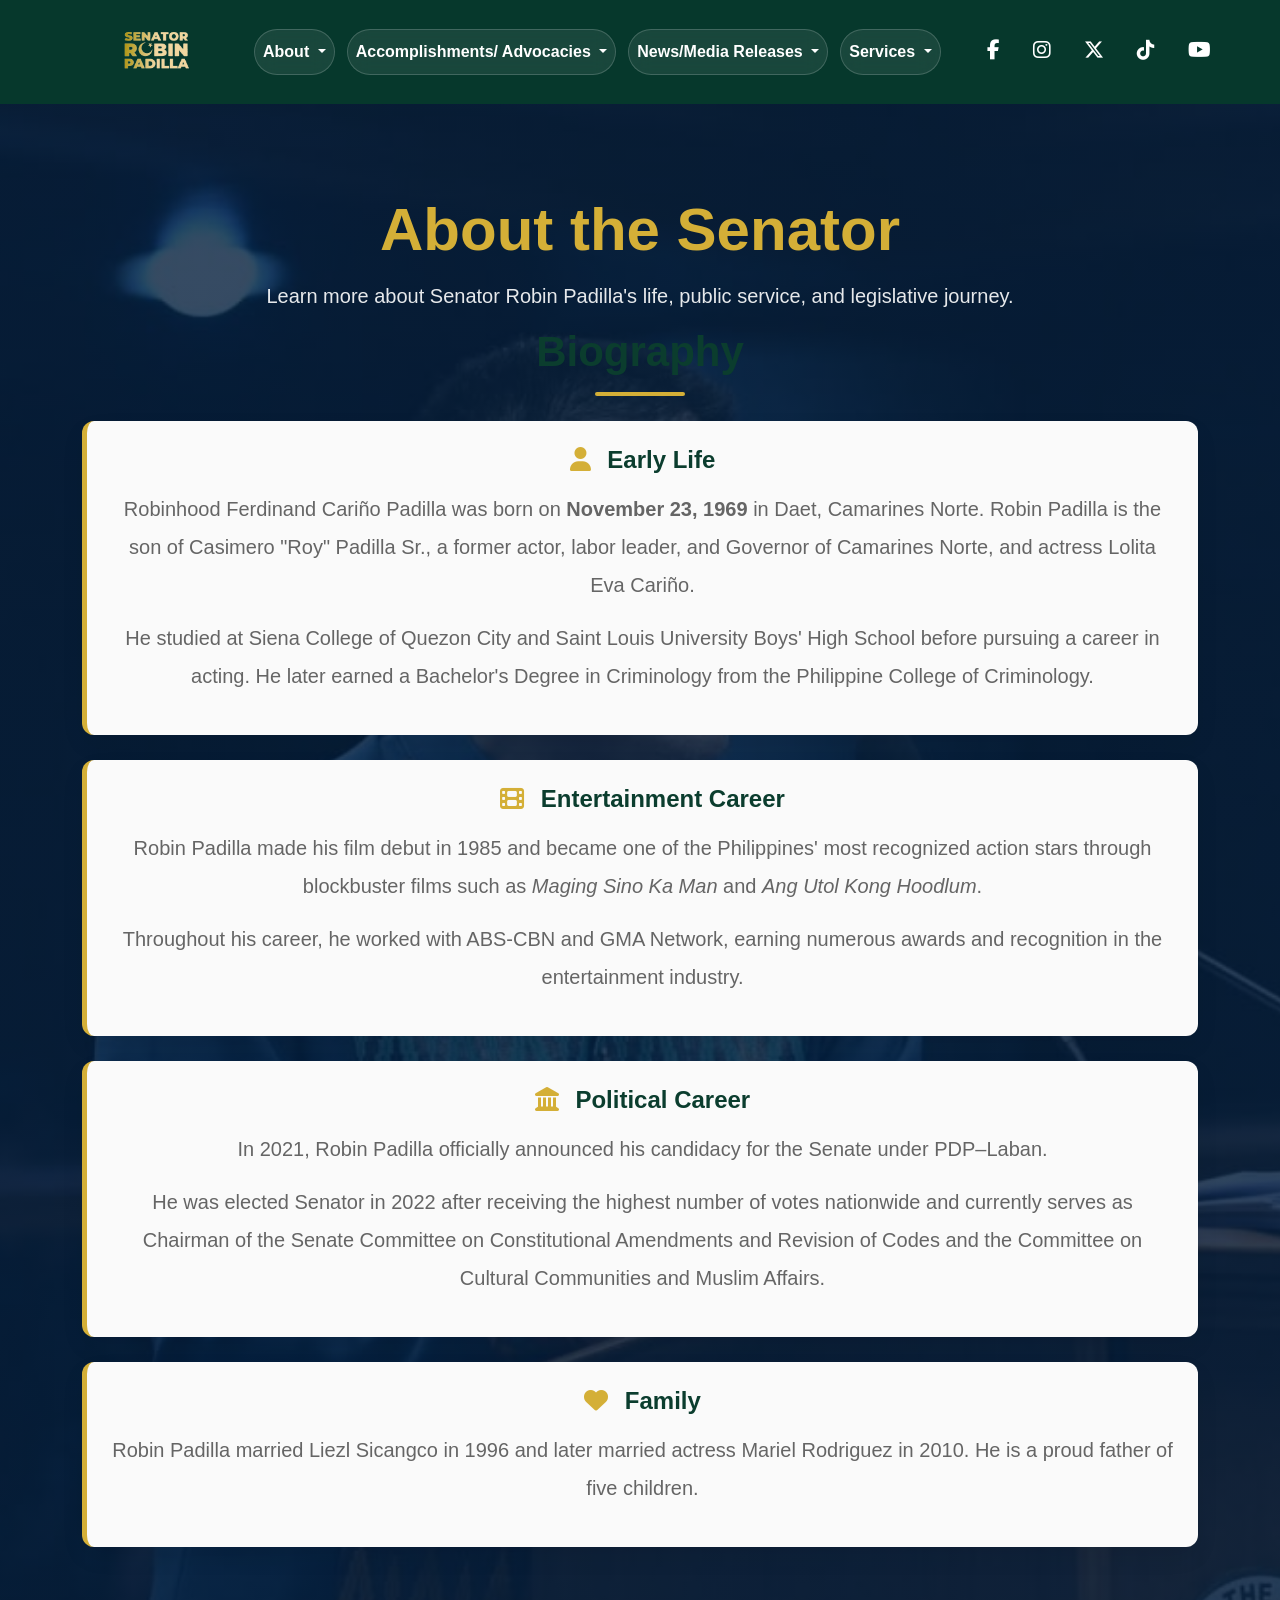
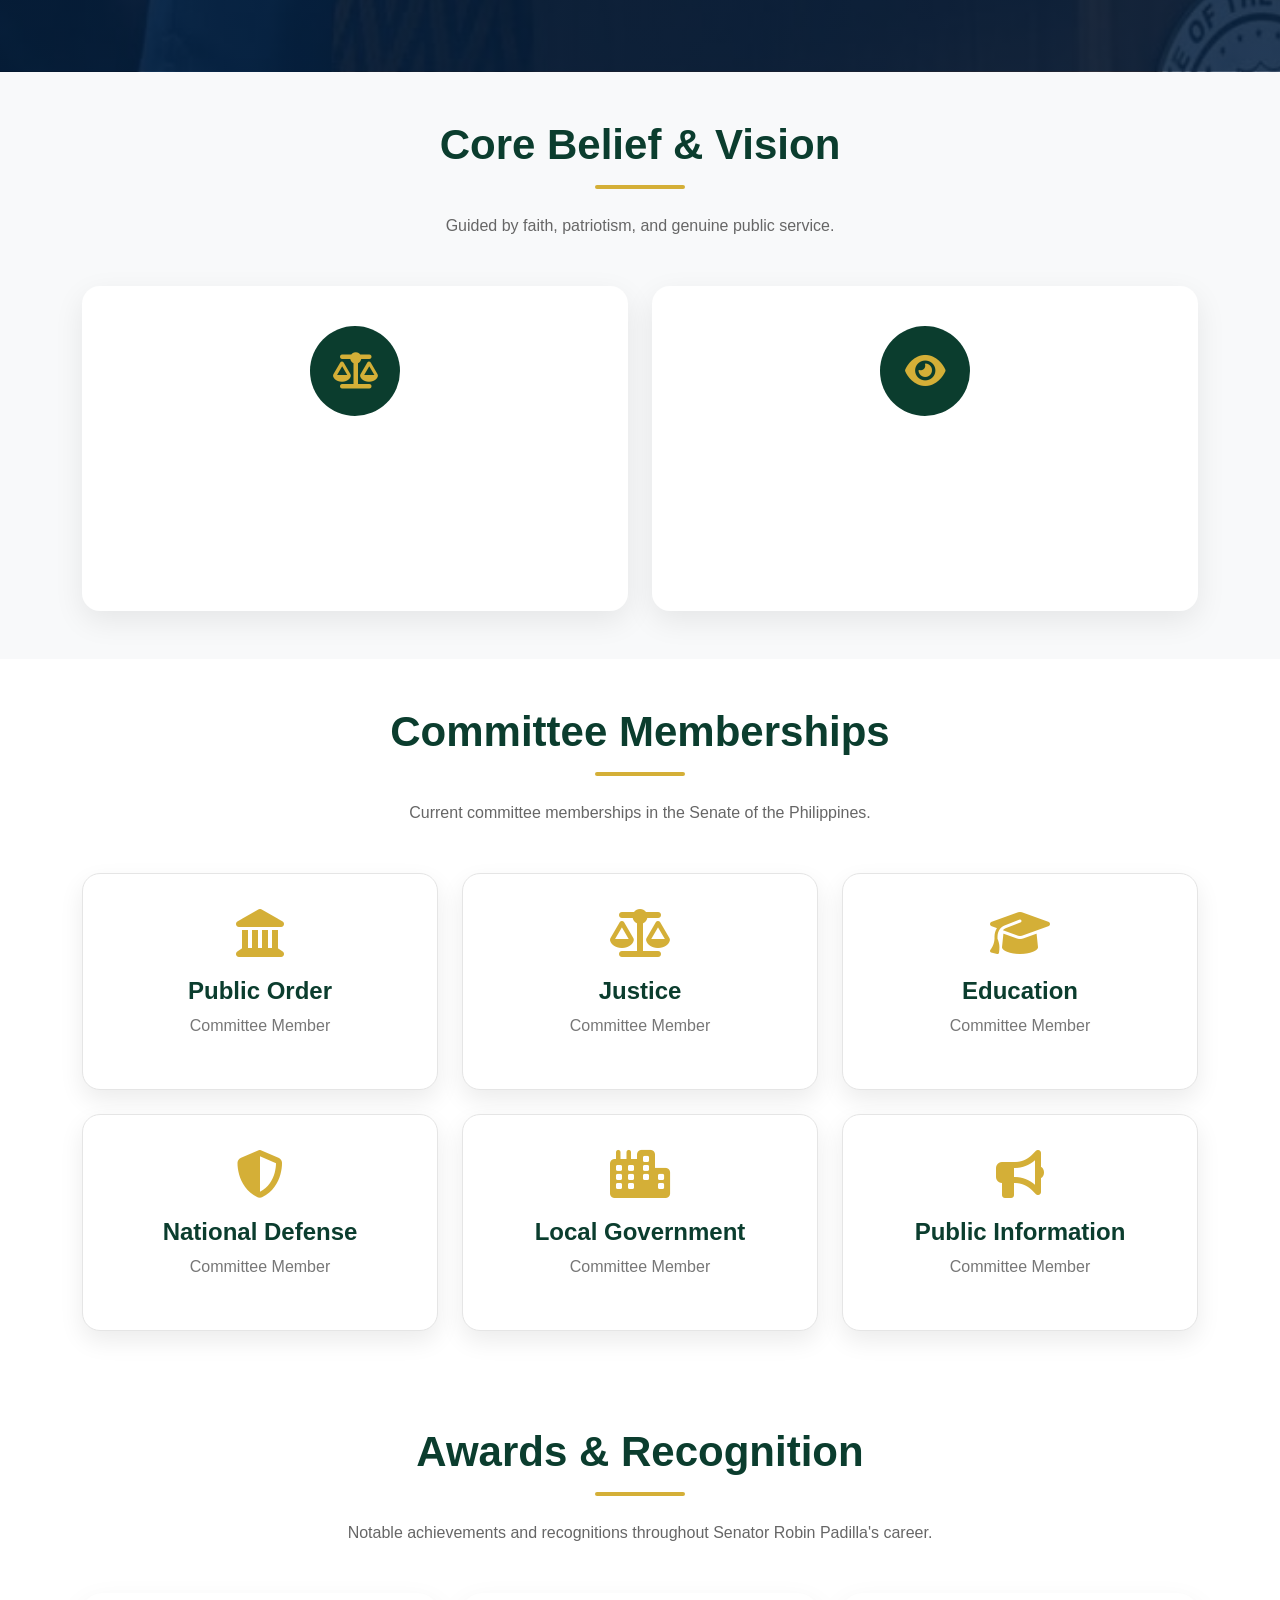
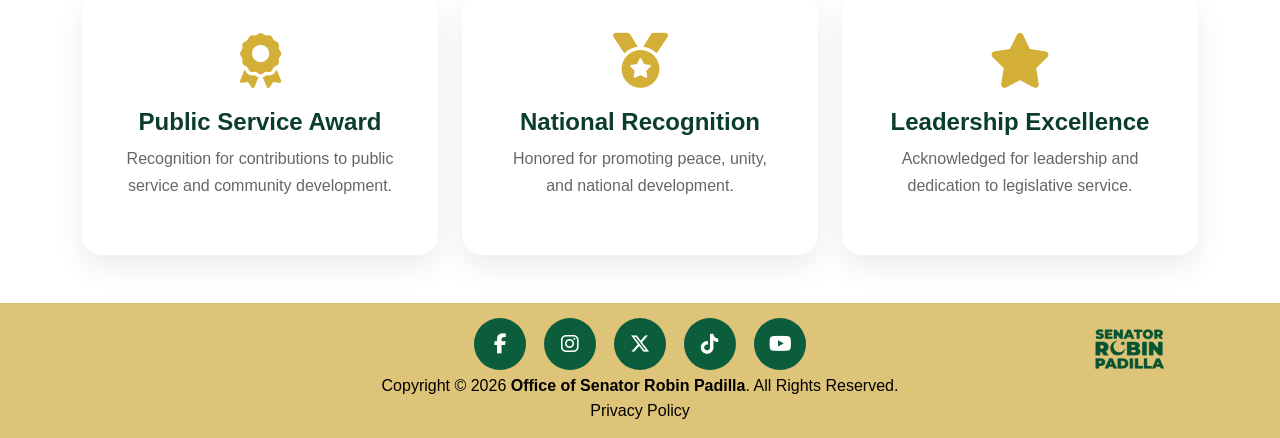
==== commit 690dbe07: "Update print statement from 'Hello' to 'Goodbye'" ====
--- a/about.html
+++ b/about.html
@@ -551,58 +551,80 @@
 
 </section>
 </section>
+
 <!-- ================= FOOTER ================= -->
-
-
 <footer class="footer">
 
-<div class="container">
-
-<p>
-
-© 2026 Office of Senator Robin Padilla
-
-</p>
-
-<p>
-
-</p>
-
-</div>
-
+    <div class="container footer-wrapper">
+
+        <div></div>
+
+        <!-- Social Icons -->
+        <div class="footer-socials">
+
+            <a href="https://www.facebook.com/SenRobinhoodPadilla" class="footer-social" target="_blank">
+                <i class="fab fa-facebook-f"></i>
+            </a>
+
+           <a href="https://www.instagram.com/" class="footer-social" target="_blank">
+                <i class="fab fa-instagram"></i>
+
+            <a href="https://x.com/" class="footer-social" target="_blank">
+                <i class="fab fa-x-twitter"></i>
+            </a>
+
+           <a href="https://www.tiktok.com/" class="footer-social" target="_blank">
+                <i class="fab fa-tiktok"></i>
+            </a>
+
+            <a href="https://www.youtube.com/" class="footer-social" target="_blank">
+                <i class="fab fa-youtube"></i>
+            </a>
+
+        </div>
+
+  <!-- Senate Logo -->
+        <a href="index.html" class="footer-logo">
+            <img src="images/senate-logo.png" alt="Senate Logo">
+        </a>
+
+    </div>
+<div class="footer-bottom">
+
+    <p>
+        Copyright © 2026 <strong>Office of Senator Robin Padilla</strong>.
+        All Rights Reserved.
+    </p>
+
+    <a href="privacy-policy.html">Privacy Policy</a>
+
+</div>
 </footer>
-
 <script src="https://cdn.jsdelivr.net/npm/bootstrap@5.3.3/dist/js/bootstrap.bundle.min.js"></script>
 
 <script>
-document.addEventListener("DOMContentLoaded", function () {
-
-    const counters = document.querySelectorAll(".counter");
-
-    counters.forEach(counter => {
-
-        const target = +counter.getAttribute("data-target");
-        let count = 0;
-
-        const updateCounter = () => {
-
-            const increment = Math.ceil(target / 100);
-
-            if (count < target) {
-
-                count += increment;
-
-                if (count > target) count = target;
-
-                counter.innerText = count;
-
-                requestAnimationFrame(updateCounter);
-
-            }
-
-        };
-
-        updateCounter();
+document.addEventListener("DOMContentLoaded", function(){
+
+    const backToTop = document.getElementById("backToTop");
+
+    if(!backToTop) return;
+
+    window.addEventListener("scroll", function(){
+
+        if(window.scrollY > 300){
+            backToTop.style.display = "flex";
+        }else{
+            backToTop.style.display = "none";
+        }
+
+    });
+
+    backToTop.addEventListener("click", function(){
+
+        window.scrollTo({
+            top:0,
+            behavior:"smooth"
+        });
 
     });
 
@@ -691,9 +713,32 @@
     counters.forEach(counter=>observer.observe(counter));
 
 });
+
+const backToTop = document.getElementById("backToTop");
+
+window.onscroll = function(){
+
+    if(document.documentElement.scrollTop > 300){
+        backToTop.style.display = "block";
+    }else{
+        backToTop.style.display = "none";
+    }
+
+};
+
+backToTop.onclick = function(){
+
+    window.scrollTo({
+        top:0,
+        behavior:"smooth"
+    });
+
+};
 </script>
 
-
-
+<button id="backToTop" aria-label="Back to Top">
+    <i class="fas fa-arrow-up"></i>
+</button>
+<script src="https://cdn.jsdelivr.net/npm/bootstrap@5.3.3/dist/js/bootstrap.bundle.min.js"></script>
 </body>
 </html>
--- a/style.css
+++ b/style.css
@@ -33,15 +33,30 @@
         font-weight:800;
     }
 
-    .nav-link{
-        color:#fff !important;
-        font-weight:500;
-        margin:0 12px;
-    }
-
-    .nav-link:hover{
-        color:#d8b55b !important;
-    }
+   .nav-link{
+    color:#fff !important;
+    font-weight:900;
+    margin:0 6px;
+
+    padding:10px 18px;
+    border-radius:999px;
+
+    background:rgba(255,255,255,.08);
+    border:1px solid rgba(255,255,255,.18);
+
+    backdrop-filter:blur(10px);
+    -webkit-backdrop-filter:blur(10px);
+
+    transition:.35s;
+}
+
+.nav-link:hover,
+.nav-link:focus,
+.nav-item:hover>.nav-link{
+    background:rgba(255,255,255,.18);
+    color:#fff !important;
+    border-color:rgba(255,255,255,.35);
+}
 
     /* Dropdown Animation */
     .dropdown-menu{
@@ -101,18 +116,10 @@
 
     /* Navbar Button */
     .menu-btn{
-        position:relative;
-        font-weight:600;
-        transition:.3s;
-    }
-
-    .menu-btn::after{
-        transition:.3s;
-    }
-
-    .menu-btn:hover{
-        color:#0d6efd;
-    }
+    position:relative;
+    font-weight:600;
+    color:#fff !important;
+}
 
     .social{
         margin-left:25px;
@@ -3444,4 +3451,4 @@
 
 .footer-bottom a:hover{
     color:#0B5D46 !important;
-}+}
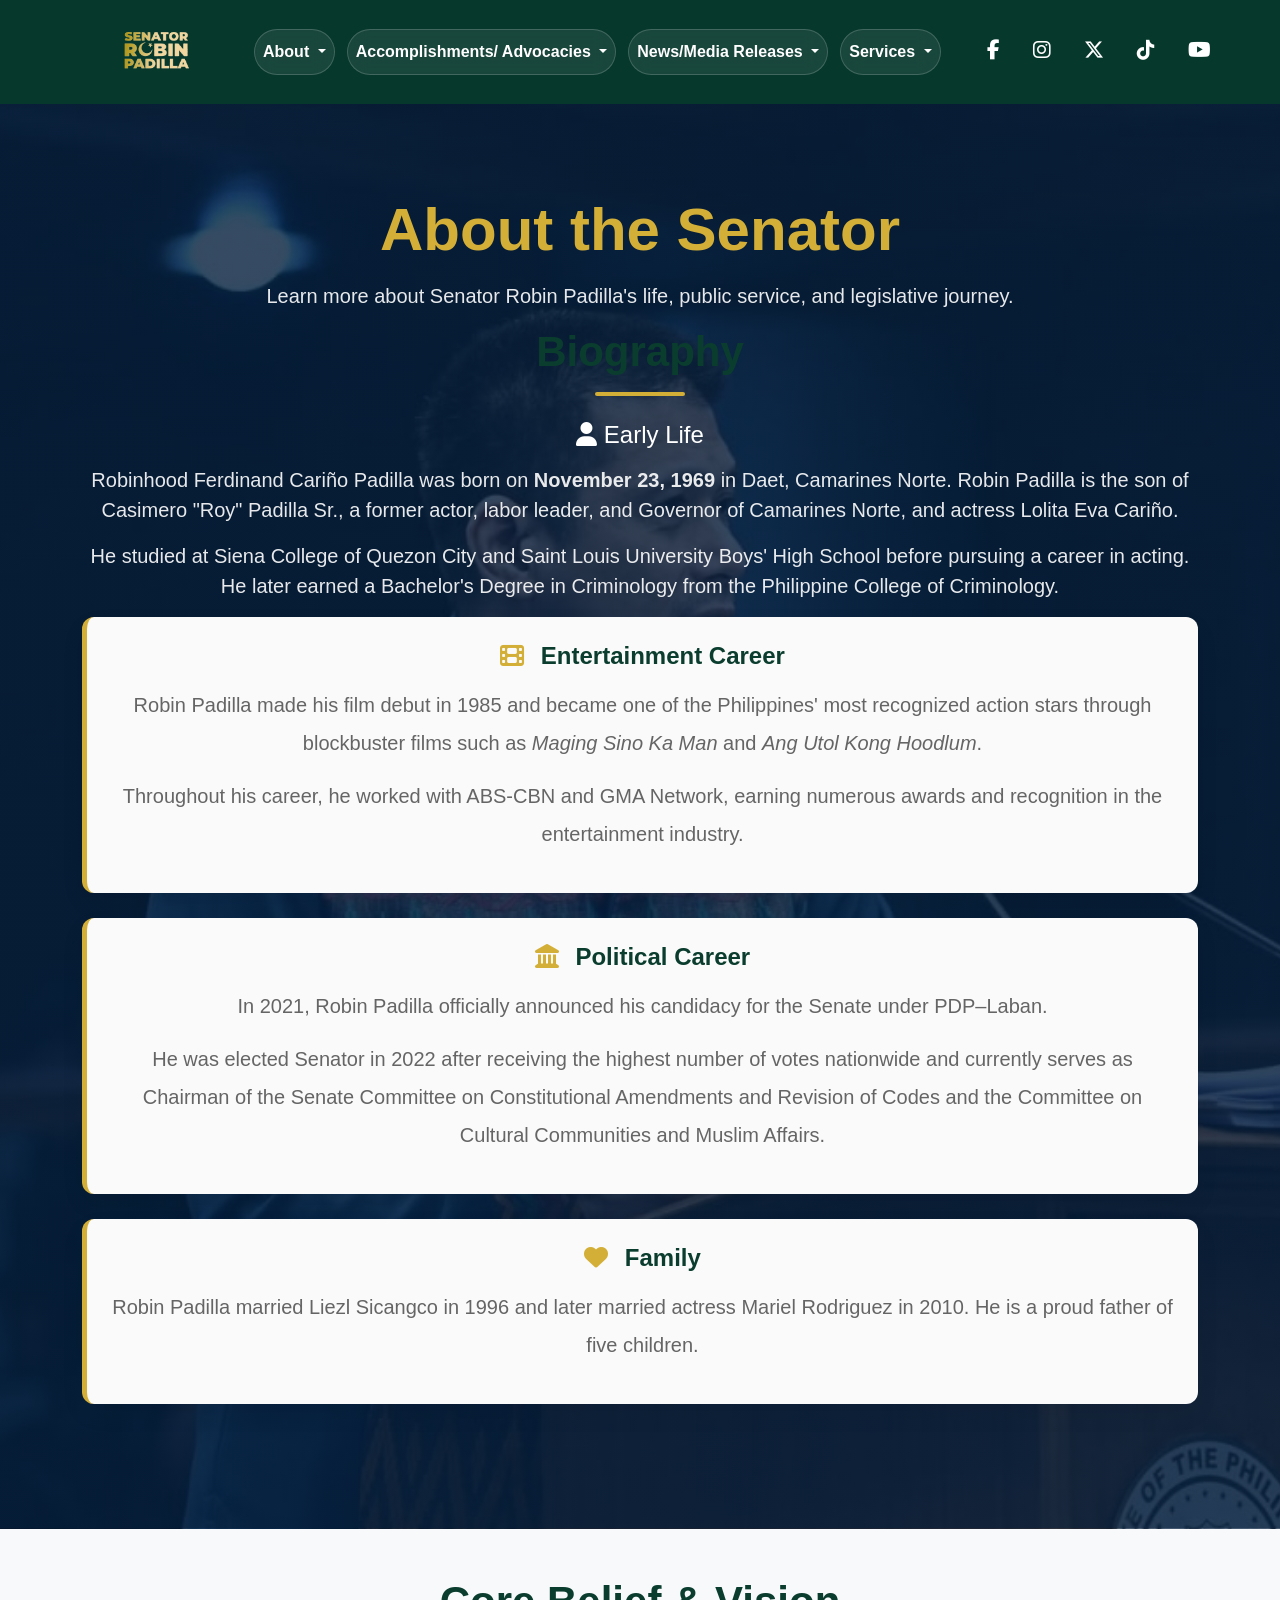
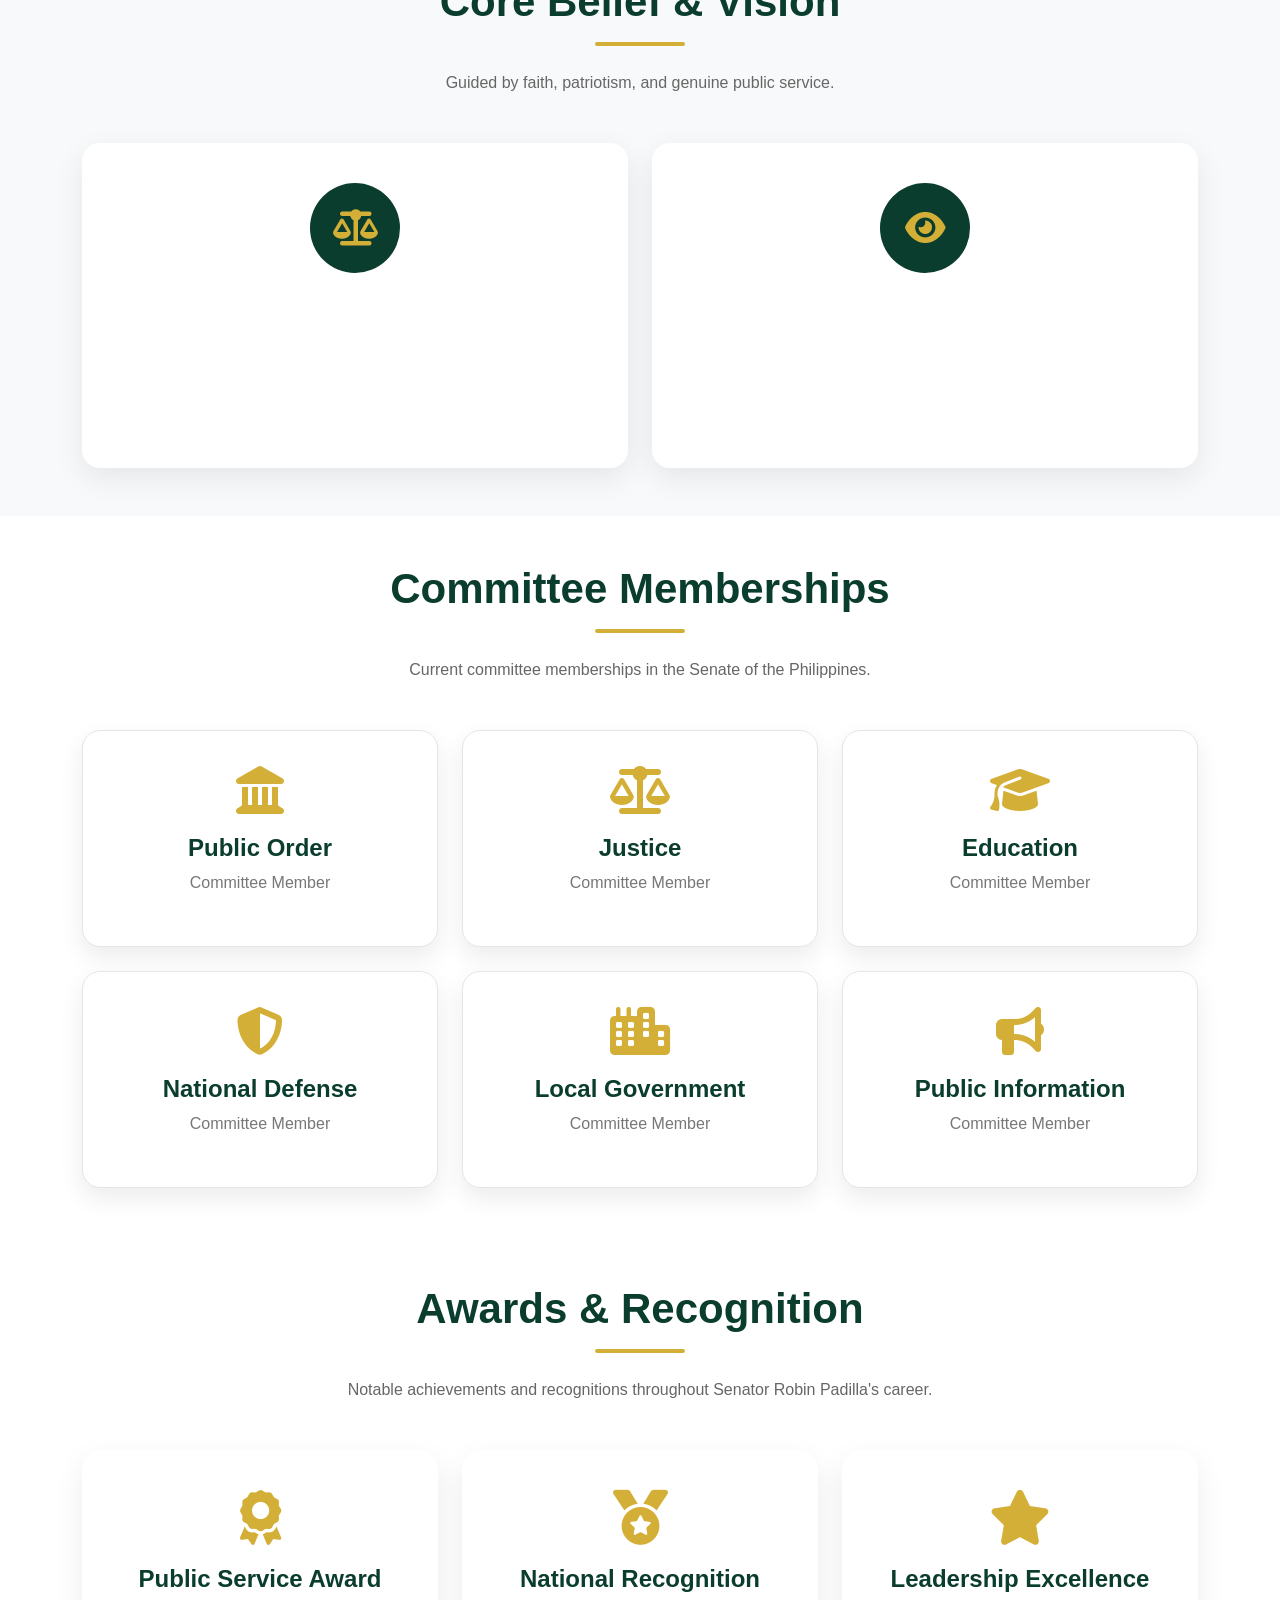
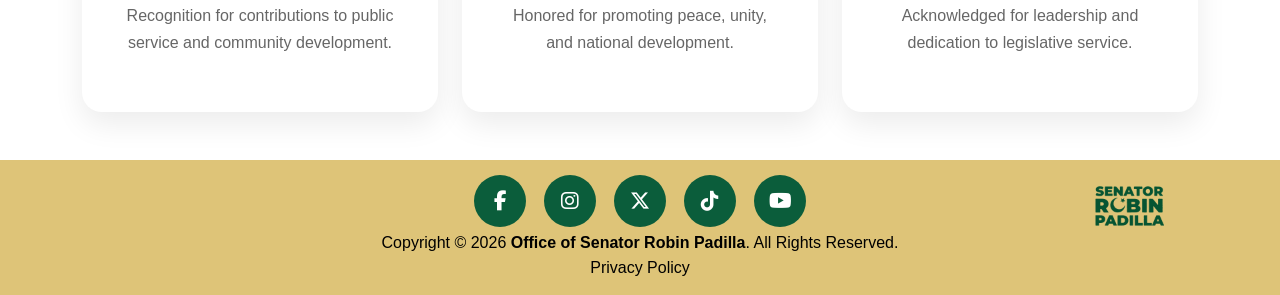
==== commit 2d4e0178: "Update fmt.Println message from 'Hello' to 'Goodbye'" ====
--- a/about.html
+++ b/about.html
@@ -276,11 +276,11 @@
         </h2>
 
 
-        <div class="bio-card">
+        
 
             <h4>
                 <i class="fas fa-user"></i>
-                Early Life
+                Early Life  
             </h4>
 
             <p>
@@ -299,7 +299,7 @@
                 Philippine College of Criminology.
             </p>
 
-        </div>
+        
 
         <div class="bio-card">
 
--- a/style.css
+++ b/style.css
@@ -2537,18 +2537,145 @@
         color:#d4af37 !important;
 
     }
-    .accomplishments-banner{
+    /*==================================================
+ HERO BANNER
+==================================================*/
+
+.accomplishments-banner{
+
+    position:relative;
+
+    padding:190px 0 140px;
+
+    color:#fff;
+
+    text-align:center;
+
+    overflow:hidden;
+
+}
+
+.accomplishments-banner::before{
+
+    content:"";
+
+    position:absolute;
+
+    inset:0;
 
     background:
-    linear-gradient(rgba(5,40,30,.75),rgba(5,40,30,.75)),
+
+    linear-gradient(rgba(0,40,20,.75),rgba(0,40,20,.80)),
+
     url(images/TR.jpg);
 
     background-size:cover;
+
     background-position:center;
 
-    padding:180px 0 120px;
-
-    }
+    z-index:-2;
+
+}
+
+.accomplishments-banner::after{
+
+    content:"";
+
+    position:absolute;
+
+    inset:0;
+
+    background:url(images/senate-pattern.png);
+
+    opacity:.08;
+
+    z-index:-1;
+
+}
+
+.banner-breadcrumb{
+
+    margin-bottom:18px;
+
+    font-size:.95rem;
+
+}
+
+.banner-breadcrumb a{
+
+    color:#fff;
+
+    text-decoration:none;
+
+}
+
+.banner-breadcrumb span{
+
+    opacity:.8;
+
+    margin:0 6px;
+
+}
+
+.accomplishments-banner h1{
+
+    font-size:3.2rem;
+
+    font-weight:800;
+
+    margin:18px 0;
+
+}
+
+.accomplishments-banner p{
+
+    max-width:760px;
+
+    margin:auto;
+
+    font-size:1.1rem;
+
+    line-height:1.9;
+
+    opacity:.95;
+
+}
+
+.scroll-btn{
+
+    display:inline-flex;
+
+    align-items:center;
+
+    gap:10px;
+
+    margin-top:40px;
+
+    padding:14px 35px;
+
+    border-radius:50px;
+
+    background:#C59D32;
+
+    color:#fff;
+
+    text-decoration:none;
+
+    font-weight:700;
+
+    transition:.35s;
+
+}
+
+.scroll-btn:hover{
+
+    transform:translateY(-4px);
+
+    color:#fff;
+
+    background:#0D5C3D;
+
+}
     .bill-card{
         background:#fff;
         border-radius:12px;
@@ -2606,28 +2733,43 @@
         line-height:1.6;
         margin-bottom:0;
     }
-    .search-box{
-
-    display:flex;
-
-    gap:15px;
-
-    background:rgba(255,255,255,.08);
-
-    padding:20px;
-
-    border-radius:18px;
-
-    backdrop-filter:blur(18px);
-
-    }
-
-    .search-box input,
-    .search-box select{
-
-    height:55px;
-
-    }
+    .search-wrapper{
+
+    max-width:700px;
+
+    margin:50px auto;
+
+    position:relative;
+
+}
+
+.search-wrapper i{
+
+    position:absolute;
+
+    left:20px;
+
+    top:50%;
+
+    transform:translateY(-50%);
+
+    color:#888;
+
+}
+
+.search-wrapper input{
+
+    padding:18px 20px 18px 55px;
+
+    border-radius:50px;
+
+    border:none;
+
+    box-shadow:0 10px 30px rgba(0,0,0,.08);
+
+    font-size:1rem;
+
+}
     .news-card{
 
     transition:.4s;
@@ -2655,7 +2797,11 @@
 
     position:relative;
 
-    }
+    padding-top:80px;
+
+    border-top:4px solid #C59D32;
+
+}
 
     .news-section::before{
 
@@ -2967,6 +3113,7 @@
     background:#198754 !important;
     color:#fff !important;
     border:none !important;
+    
 
     padding:15px 45px !important;
     border-radius:50px !important;
@@ -3452,3 +3599,419 @@
 .footer-bottom a:hover{
     color:#0B5D46 !important;
 }
+.contact-form-wrapper{
+    max-width:600px;;      /* Liit ng form */
+    width:100%;
+    margin:0 auto;        /* Center */
+}
+/*====================================
+BIOGRAPHY OFFCANVAS
+====================================*/
+
+.biography-panel{
+
+    width:520px !important;
+
+}
+
+.biography-panel .offcanvas-header{
+
+    background:#0B5D3B;
+
+    color:#fff;
+
+}
+
+.biography-panel .offcanvas-title{
+
+    font-weight:700;
+
+    font-size:1.4rem;
+
+}
+
+.bio-photo{
+
+    width:180px;
+
+    height:180px;
+
+    object-fit:cover;
+
+    border-radius:50%;
+
+    border:5px solid #D4AF37;
+
+    margin-bottom:25px;
+
+    box-shadow:0 15px 35px rgba(0,0,0,.15);
+
+}
+
+.bio-name{
+
+    text-align:center;
+
+    color:#0B5D3B;
+
+    font-weight:800;
+
+}
+
+.bio-position{
+
+    text-align:center;
+
+    color:#777;
+
+    margin-bottom:30px;
+
+}
+
+.bio-section{
+
+    margin-bottom:30px;
+
+}
+
+.bio-section h5{
+
+    color:#0B5D3B;
+
+    font-weight:700;
+
+    margin-bottom:15px;
+
+    border-left:4px solid #D4AF37;
+
+    padding-left:12px;
+
+}
+
+.bio-section h5 i{
+
+    color:#D4AF37;
+
+    margin-right:8px;
+
+}
+
+.bio-section p{
+
+    color:#555;
+
+    line-height:1.8;
+
+    text-align:justify;
+
+}
+
+.bio-list{
+
+    padding-left:18px;
+
+}
+
+.bio-list li{
+
+    margin-bottom:10px;
+
+}
+
+.biography-btn{
+
+    background:#0B5D3B;
+
+    color:#fff;
+
+
+    padding:12px 35px;
+
+    border-radius:50px;
+
+    font-weight:700;
+
+    transition:.35s;
+
+}
+
+.biography-btn:hover{
+
+    background:#D4AF37;
+
+    color:#fff;
+
+}
+.bio-cover{
+
+    height:180px;
+
+    overflow:hidden;
+
+    margin:-16px -16px 30px;
+
+}
+
+.cover-image{
+
+    width:100%;
+
+    height:100%;
+
+    object-fit:cover;
+
+}
+
+.bio-avatar{
+
+    width:170px;
+
+    height:170px;
+
+    border-radius:50%;
+
+    object-fit:cover;
+
+    margin-top:-90px;
+
+    border:6px solid #fff;
+
+    box-shadow:0 10px 30px rgba(0,0,0,.2);
+
+}
+
+.info-card{
+
+    background:#fff;
+
+    border-radius:15px;
+
+    padding:20px;
+
+    margin:30px 0;
+
+    box-shadow:0 8px 25px rgba(0,0,0,.08);
+
+}
+
+.info-row{
+
+    display:flex;
+
+    justify-content:space-between;
+
+    padding:12px 0;
+
+    border-bottom:1px solid #eee;
+
+}
+
+.timeline{
+
+    border-left:3px solid #C59D32;
+
+    margin-left:10px;
+
+    padding-left:25px;
+
+}
+
+.timeline-item{
+
+    position:relative;
+
+    margin-bottom:35px;
+
+}
+
+.timeline-item::before{
+
+    content:"";
+
+    width:16px;
+
+    height:16px;
+
+    background:#0B5D3B;
+
+    border:3px solid #C59D32;
+
+    border-radius:50%;
+
+    position:absolute;
+
+    left:-34px;
+
+    top:5px;
+
+}
+
+.year{
+
+    color:#C59D32;
+
+    font-weight:700;
+
+    margin-bottom:6px;
+
+}
+/*=========================================
+RESPONSIVE DESIGN
+Mobile • Tablet • Desktop
+=========================================*/
+
+/* Large Desktop */
+@media (min-width:1400px){
+
+    .biography-panel{
+        width:560px !important;
+    }
+
+}
+
+/* Laptop & Tablet Landscape */
+@media (max-width:991px){
+
+    .biography-panel{
+        width:460px !important;
+    }
+
+    .bio-cover{
+        height:160px;
+    }
+
+    .bio-avatar{
+        width:140px;
+        height:140px;
+        margin-top:-70px;
+    }
+
+    .bio-name{
+        font-size:1.7rem;
+    }
+
+    .bio-position{
+        font-size:.95rem;
+    }
+
+    .bio-stats{
+        grid-template-columns:repeat(3,1fr);
+        gap:10px;
+    }
+
+    .bio-actions{
+        flex-direction:column;
+    }
+
+    .bio-actions .btn{
+        width:100%;
+    }
+
+}
+
+/* Tablet Portrait */
+@media (max-width:768px){
+
+    .biography-panel{
+        width:100% !important;
+    }
+
+    .bio-cover{
+        height:150px;
+    }
+
+    .bio-avatar{
+        width:120px;
+        height:120px;
+        margin-top:-60px;
+        border-width:4px;
+    }
+
+    .bio-name{
+        font-size:1.45rem;
+    }
+
+    .bio-position{
+        font-size:.9rem;
+    }
+
+    .info-row{
+        flex-direction:column;
+        gap:5px;
+    }
+
+    .bio-stats{
+        grid-template-columns:1fr;
+    }
+
+    .bio-social{
+        flex-wrap:wrap;
+    }
+
+    .bio-actions{
+        flex-direction:column;
+    }
+
+    .bio-actions .btn{
+        width:100%;
+    }
+
+}
+
+/* Mobile */
+@media (max-width:576px){
+
+    .biography-panel{
+        width:100% !important;
+    }
+
+    .offcanvas-body{
+        padding:20px;
+    }
+
+    .bio-cover{
+        height:120px;
+    }
+
+    .bio-avatar{
+        width:100px;
+        height:100px;
+        margin-top:-50px;
+    }
+
+    .bio-name{
+        font-size:1.2rem;
+    }
+
+    .bio-position{
+        font-size:.85rem;
+    }
+
+    .bio-section h5{
+        font-size:1rem;
+    }
+
+    .bio-section p{
+        font-size:.92rem;
+        line-height:1.7;
+    }
+
+    .quote-box{
+        padding:15px;
+    }
+
+    .bio-stats .stat{
+        padding:15px;
+    }
+
+    .bio-stats h3{
+        font-size:1.6rem;
+    }
+
+    .bio-social a{
+        width:42px;
+        height:42px;
+        font-size:1rem;
+    }
+
+}
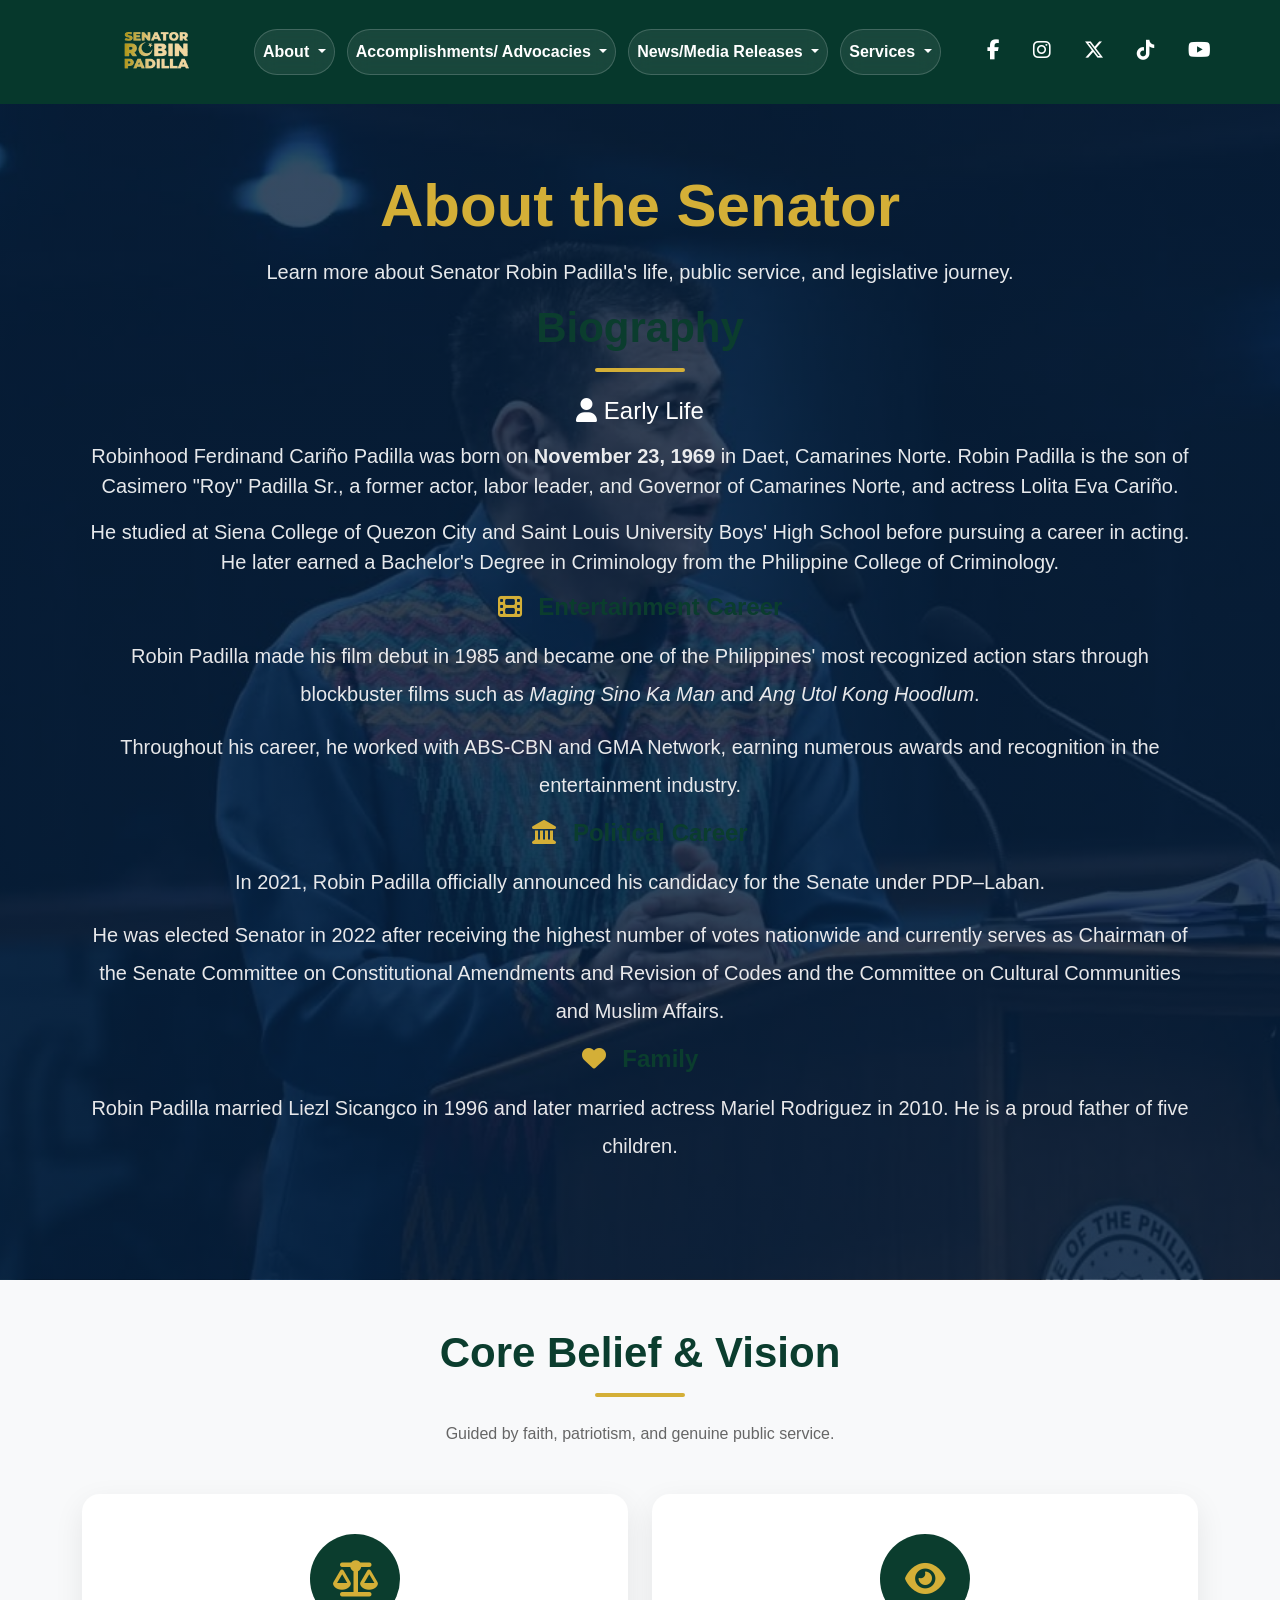
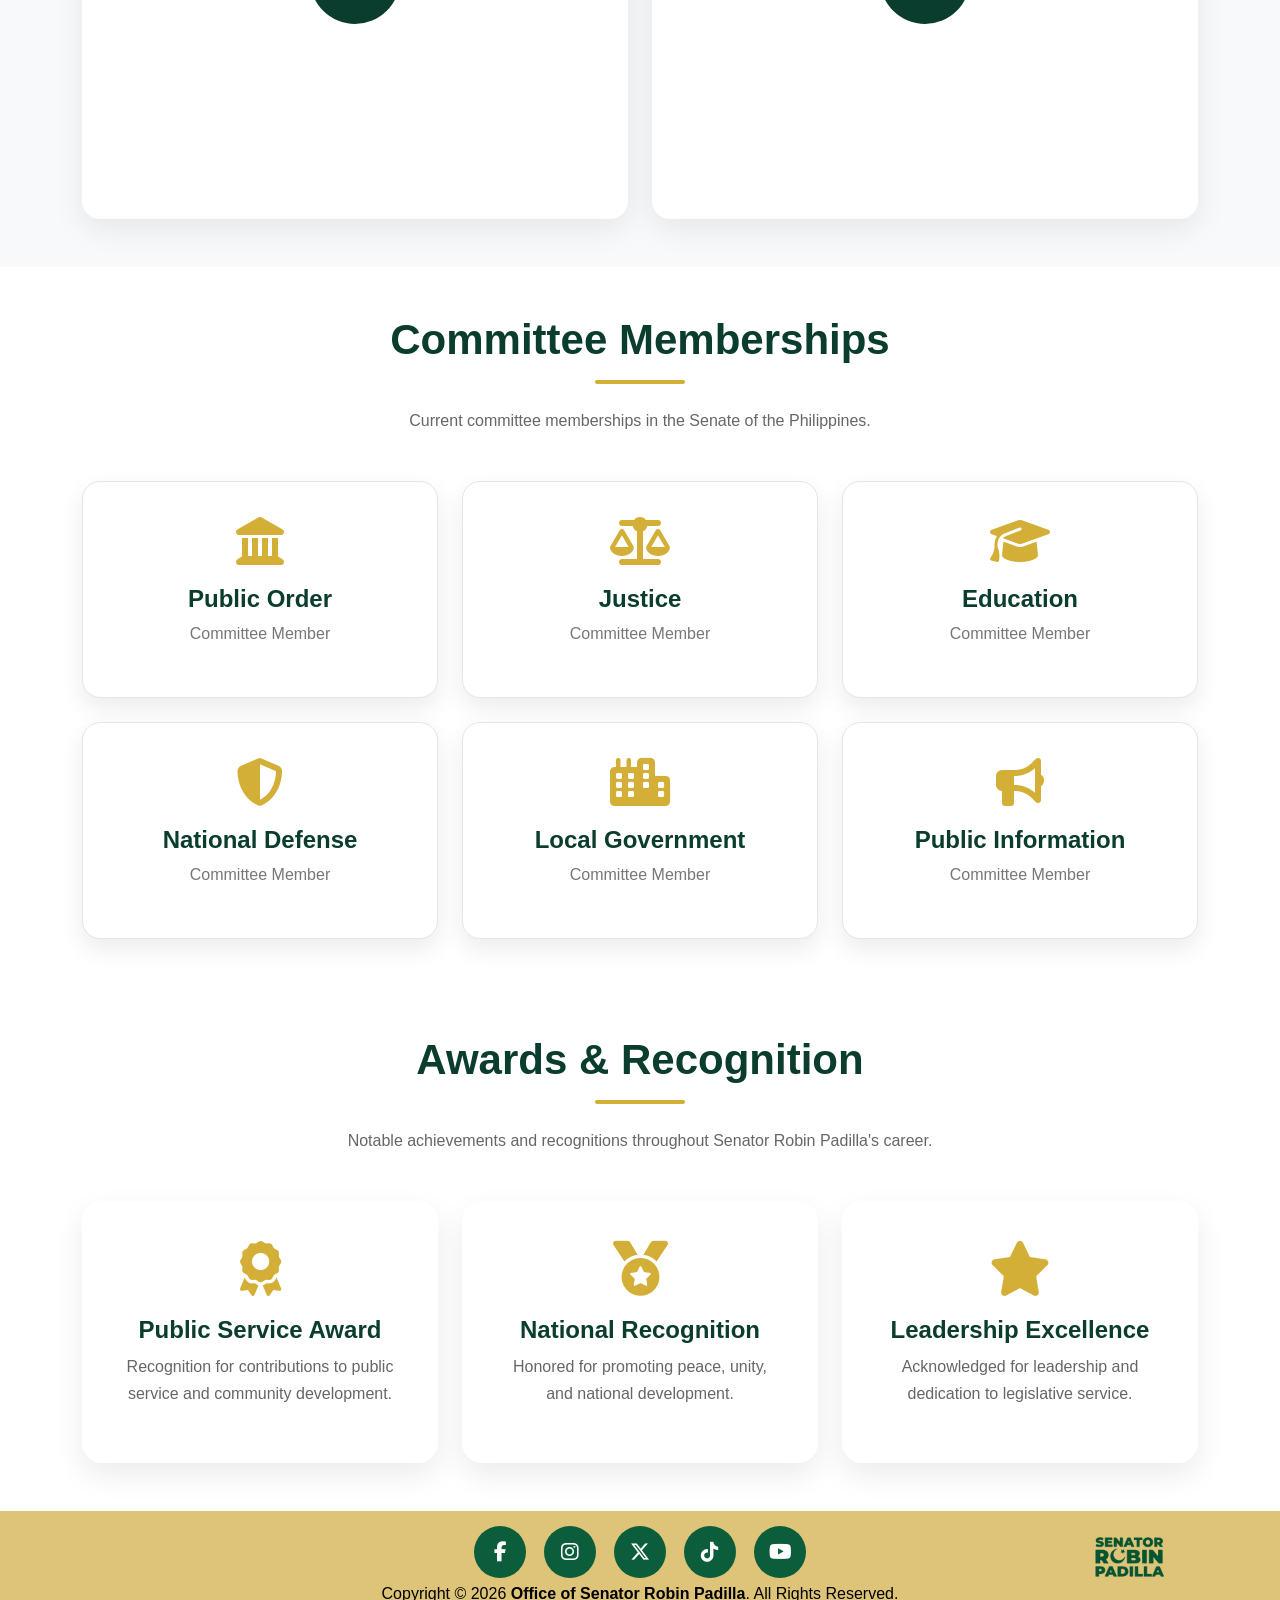
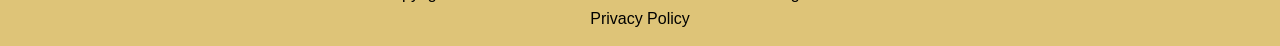
==== commit 6200c034: "Update print statement from 'Hello' to 'Goodbye'" ====
--- a/about.html
+++ b/about.html
@@ -33,10 +33,6 @@
 
 <body>
 
-AOS.init({
-    duration:1000,
-    once:true
-});
 
 <script src="https://cdn.jsdelivr.net/npm/swiper@11/swiper-bundle.min.js"></script>
 
@@ -734,6 +730,21 @@
     });
 
 };
+window.addEventListener("scroll",function(){
+
+    const navbar=document.querySelector(".navbar");
+
+    if(window.scrollY>50){
+
+        navbar.classList.add("scrolled");
+
+    }else{
+
+        navbar.classList.remove("scrolled");
+
+    }
+
+});
 </script>
 
 <button id="backToTop" aria-label="Back to Top">
--- a/style.css
+++ b/style.css
@@ -706,7 +706,37 @@
     }
 
     /* Gallery */
-
+.gallery-section{
+    position:relative;
+    padding:100px 0;
+    background:
+        linear-gradient(rgba(248,250,252,.97), rgba(248,250,252,.97)),
+        url("images/senate-pattern.png");
+    background-size:220px;
+    overflow:hidden;
+}
+
+.gallery-section::before{
+    content:"";
+    position:absolute;
+    top:-120px;
+    right:-120px;
+    width:320px;
+    height:320px;
+    border-radius:50%;
+    background:rgba(212,175,55,.08);
+}
+
+.gallery-section::after{
+    content:"";
+    position:absolute;
+    bottom:-150px;
+    left:-150px;
+    width:350px;
+    height:350px;
+    border-radius:50%;
+    background:rgba(11,107,67,.08);
+}
     .gallery{
 
     width:100%;
@@ -1329,16 +1359,6 @@
 
     /* ABOUT HERO */
 
-    .page-hero{
-        background:
-        linear-gradient(rgba(0,0,0,.55),rgba(0,0,0,.55)),
-        url("images/hero-bg.jpg") center/cover;
-
-        padding:170px 20px 90px;
-        color:#fff;
-        text-align:center;
-    }
-
     .page-hero h1{
         font-size:52px;
         font-weight:800;
@@ -1597,6 +1617,7 @@
 }
 /*LAtest News Section*/
     .latest-videos{
+        margin-top: 60px;
         position:relative;
 
     background:#fff;
@@ -2025,32 +2046,19 @@
     }
     /*================ BIOGRAPHY =================*/
 
-    .biography-section{
-
-        background:#fff;
-        padding:100px 0;
-
-    }
-
-    .bio-card{
-
-        background:#fafafa;
-        border-left:5px solid #d4af37;
-        padding:25px;
-        margin-bottom:25px;
-        border-radius:12px;
-        box-shadow:0 10px 25px rgba(0,0,0,.06);
-        transition:.35s;
-
-    }
-
-    .bio-card:hover{
-
-        transform:translateY(-8px);
-
-        box-shadow:0 20px 45px rgba(0,0,0,.12);
-
-    }
+    .bio-section{
+    background:#ffffff;
+}
+
+    .bio-item{
+    background:transparent;
+    border:none;
+    border-radius:0;
+    box-shadow:none;
+    padding:0;
+}
+
+
 
     .bio-card h4{
 
@@ -2072,7 +2080,7 @@
 
     .bio-card p{
 
-        color:#555;
+        color:#fffdfd;
 
         line-height:1.9;
 
@@ -4015,3 +4023,236 @@
     }
 
 }
+.gallery-grid{
+
+display:grid;
+
+grid-template-columns:2fr 1fr 1fr;
+
+grid-auto-rows:240px;
+
+gap:18px;
+
+}
+/* ===========================
+   PHOTO GALLERY
+=========================== */
+
+.gallery-item{
+    position:relative;
+    overflow:hidden;
+    border-radius:22px;
+    background:#fff;
+    box-shadow:
+        0 15px 40px rgba(0,0,0,.12);
+    transition:.45s;
+}
+
+.gallery-item:hover{
+    transform:translateY(-10px);
+    box-shadow:
+        0 25px 60px rgba(0,0,0,.18);
+}
+
+
+.gallery-item img{
+
+width:100%;
+
+height:100%;
+
+object-fit:cover;
+
+transition:.7s;
+
+}
+
+.gallery-item:hover img{
+
+transform:scale(1.15);
+
+}
+
+.gallery-item.large{
+
+grid-row:span 2;
+
+}
+
+.gallery-item.wide{
+
+grid-column:span 2;
+
+}
+
+.gallery-overlay{
+
+    position:absolute;
+    inset:0;
+
+    background:
+    linear-gradient(
+    to top,
+    rgba(6,32,62,.95),
+    rgba(6,32,62,.15));
+
+    display:flex;
+
+    flex-direction:column;
+
+    justify-content:flex-end;
+
+    align-items:center;
+
+    text-align:center;
+
+    opacity:0;
+
+    transition:.45s;
+
+    padding:35px;
+}
+
+.gallery-item:hover .gallery-overlay{
+
+    opacity:1;
+
+}
+.gallery-overlay i{
+
+    width:70px;
+
+    height:70px;
+
+    border-radius:50%;
+
+    background:#d4af37;
+
+    display:flex;
+
+    align-items:center;
+
+    justify-content:center;
+
+    color:#fff;
+
+    font-size:28px;
+
+    margin-bottom:20px;
+
+    transform:scale(.5);
+
+    transition:.4s;
+}
+
+.gallery-item:hover i{
+
+    transform:scale(1);
+
+}
+
+.gallery-overlay h5{
+
+    color:#fff;
+
+    font-weight:700;
+
+    margin-bottom:10px;
+}
+
+.gallery-overlay p{
+
+    color:#ddd;
+
+    font-size:14px;
+}
+
+.gallery-item::after{
+
+content:"";
+
+position:absolute;
+
+inset:0;
+
+border:4px solid transparent;
+
+transition:.4s;
+
+border-radius:18px;
+
+}
+
+.gallery-item:hover::after{
+
+border-color:#d4af37;
+
+}
+.gallery-item::before{
+
+content:"";
+
+position:absolute;
+
+inset:10px;
+
+border:2px solid rgba(212,175,55,0);
+
+border-radius:18px;
+
+transition:.45s;
+
+z-index:2;
+}
+
+.gallery-item:hover::before{
+
+border-color:#d4af37;
+
+}
+.gallery-ribbon{
+
+position:absolute;
+
+top:20px;
+
+left:-35px;
+
+background:#d4af37;
+
+color:#fff;
+
+padding:8px 45px;
+
+font-weight:700;
+
+transform:rotate(-45deg);
+
+z-index:10;
+
+box-shadow:0 10px 20px rgba(0,0,0,.2);
+
+}
+.heading-badge{
+
+display:inline-flex;
+
+align-items:center;
+
+gap:10px;
+
+padding:8px 22px;
+
+border-radius:40px;
+
+background:#0b6b43;
+
+color:#fff;
+
+font-weight:600;
+
+margin-bottom:20px;
+
+box-shadow:0 8px 20px rgba(11,107,67,.25);
+
+}
